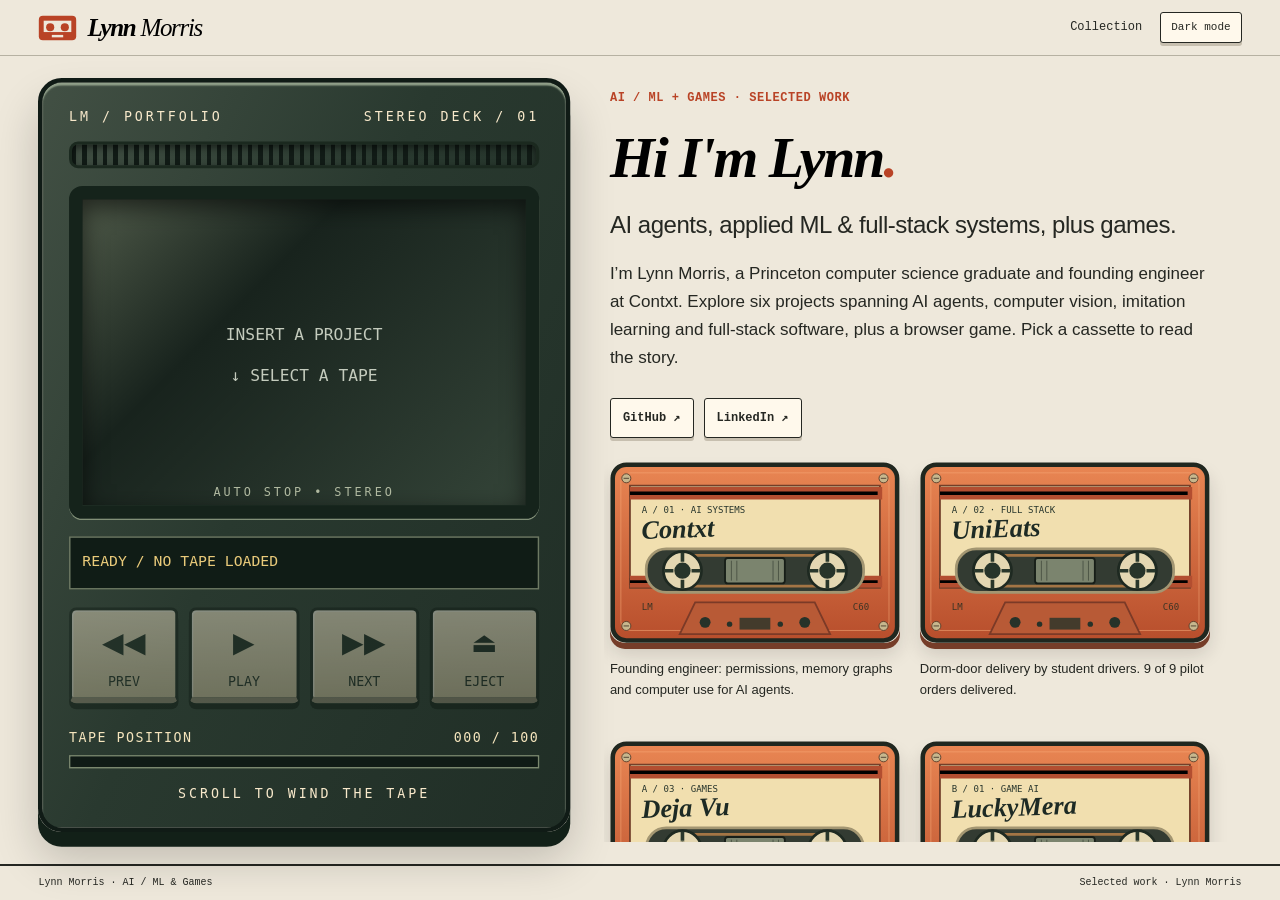
==== index.html @ b105ef61 "Lead tagline with AI/ML, move games last Co-Authored-By: Claude Opus 5.5 <noreply@anthropic.com>" ====
<!doctype html><html lang="en"><meta charset="utf-8"><meta name="viewport" content="width=device-width,initial-scale=1"><title>Lynn Morris · Tape collection</title><link rel="stylesheet" href="style.css"><link rel="stylesheet" href="player.css"><script defer src="theme.js"></script><script defer src="projects.js"></script><script defer src="player.js"></script><body><a class="skip" href="#content">Skip to content</a><header><a class="brand" href="#collection"><svg class="brand-icon" viewBox="0 0 48 32" aria-hidden="true"><rect x="1" y="1" width="46" height="30" rx="5" fill="currentColor"/><path d="M7 7h34v14H7z" fill="var(--bg)"/><circle cx="15" cy="15" r="5" fill="currentColor"/><circle cx="33" cy="15" r="5" fill="currentColor"/><path d="M17 26h14" stroke="var(--bg)" stroke-width="3"/></svg><span>Lynn <em>Morris</em></span></a><nav aria-label="Main"><a href="#collection">Collection</a><button id="theme">Dark mode</button></nav></header><main id="main"><div class="deck-layout"><div class="player-slot"><section class="deck" aria-label="Project cassette player"><div class="deck-top"><span>LM / PORTFOLIO</span><span>STEREO DECK / 01</span></div><div class="speaker" aria-hidden="true"></div><div class="bay"><div id="loaded" class="loaded"><span class="empty">INSERT A PROJECT<br>↓ SELECT A TAPE</span></div></div><p id="status" class="display" role="status">READY / NO TAPE LOADED</p><div class="keys"><button id="prev" aria-label="Previous project" disabled>◀◀<small>PREV</small></button><button id="play" disabled>▶<small>PLAY</small></button><button id="next" aria-label="Next project" disabled>▶▶<small>NEXT</small></button><button id="eject" disabled>⏏<small>EJECT</small></button></div><div class="tape-position"><label for="position">TAPE POSITION <output id="position-value">000 / 100</output></label><progress id="position" max="100" value="0">0%</progress></div><p class="deck-note">SCROLL TO WIND THE TAPE</p></section></div><div id="content" tabindex="0" role="region" aria-label="Cassette collection and project details"></div></div></main><footer><span>Lynn Morris · AI / ML & Games</span><span>Selected work · Lynn Morris</span></footer></body></html>
---- style.css ----
:root{color-scheme:light;--bg:#eee8db;--paper:#fff9ec;--ink:#252722;--muted:#5f6055;--line:#b6b1a2;--accent:#b94326;--coral:var(--accent);--teal:var(--accent);--shadow:#c7bfaf;--space:clamp(22px,5vw,72px)}:root[data-theme=dark]{color-scheme:dark;--bg:#202621;--paper:#2c342d;--ink:#f5eddb;--muted:#c1c5b6;--line:#697264;--accent:#ffac7f;--shadow:#121712}*{box-sizing:border-box}html{scroll-behavior:smooth;scroll-padding-top:24px}body{margin:0;background:var(--bg);color:var(--ink);font:17px/1.65 Arial,Helvetica,sans-serif}a{color:inherit;text-underline-offset:5px}a:hover{color:var(--accent)}button,a{touch-action:manipulation}button{font:inherit;cursor:pointer}a:focus-visible,button:focus-visible{outline:3px solid var(--accent);outline-offset:5px}.skip{position:absolute;top:-80px;left:20px;z-index:10;background:var(--paper);padding:12px}.skip:focus{top:12px}header,main,footer{max-width:1320px;margin:auto;padding-left:var(--space);padding-right:var(--space)}header{display:flex;align-items:center;justify-content:space-between;padding-top:25px;padding-bottom:25px;border-bottom:1px solid var(--line);gap:20px}.brand{font-weight:800;text-decoration:none;font-size:20px;white-space:nowrap}.brand-icon{color:var(--accent);margin-right:8px}nav{display:flex;gap:24px;align-items:center;font:12px/1.4 'Courier New',monospace}nav a{text-decoration:none}button,.pill{border:1px solid var(--ink);border-radius:3px;background:var(--paper);color:var(--ink);padding:11px 16px;box-shadow:0 3px 0 var(--shadow)}.hero{display:grid;grid-template-columns:1fr 1.03fr;gap:5%;align-items:center;padding:65px 0 56px}.eyebrow,.tags,.num,.caption,.transport,.meta strong,.back{font:12px/1.6 'Courier New',monospace;letter-spacing:.045em}.eyebrow{font-weight:bold;color:var(--accent)}h1{font-size:clamp(62px,7.6vw,106px);line-height:.94;letter-spacing:-.065em;margin:23px 0 24px;font-weight:900}.accent{color:var(--accent)}.lead{font-size:clamp(22px,2.6vw,32px);line-height:1.25;letter-spacing:-.02em;margin:20px 0}.muted{color:var(--muted)}.intro{max-width:420px}.actions{display:flex;flex-wrap:wrap;gap:12px;margin-top:26px}.pill{display:inline-block;text-decoration:none;font:13px/1.5 'Courier New',monospace;font-weight:bold}.primary{background:var(--ink);color:var(--bg)}.primary:hover{background:var(--accent);color:var(--bg)}.tape-wrap{transform:rotate(-5deg);padding:14px 0}.cassette{position:relative;background:#323b33;border:3px solid #1d241f;border-radius:20px;padding:26px 24px 50px;box-shadow:0 9px 0 #1d241f,12px 23px 0 var(--shadow);color:#272d26}.tape-label{background:#eee4cc;border:2px solid #111d16;border-radius:10px 10px 34px 34px;overflow:hidden}.label-top,.label-bottom{display:flex;justify-content:space-between;gap:10px;font:11px/1.4 'Courier New',monospace;padding:14px 16px}.label-top{border-bottom:1px solid #b1a894}.hand-title{font:italic bold clamp(22px,2.6vw,34px)/1.3 Georgia,serif;padding:10px 16px 14px;letter-spacing:-.04em}.tape-window{background:#9a4a32;border-top:13px solid #d88b3c;border-bottom:13px solid #c96535;display:flex;align-items:center;justify-content:space-around;position:relative;padding:12px 22px}.reel{display:block;z-index:1;width:72px;height:72px;border:14px solid #ded5be;background:repeating-conic-gradient(#333b32 0deg 35deg,#d7cbb1 35deg 60deg);border-radius:50%;box-shadow:0 0 0 6px #242b25,inset 0 0 0 12px #242b25;animation:turn 4s ease-out 1}.tape-line{height:27px;background:#242b25;position:absolute;width:65%;left:17%}.tape-base{width:56%;height:31px;border:2px solid #141d17;border-bottom:0;position:absolute;bottom:0;left:22%;border-radius:24px 24px 0 0;display:flex;align-items:center;justify-content:space-evenly}.tape-base i{width:9px;height:9px;border-radius:50%;background:#121b15}.screw{position:absolute;color:#a2ad9c;font:17px monospace}.s1{top:5px;left:10px}.s2{top:5px;right:10px}.s3{bottom:5px;left:10px}.s4{bottom:5px;right:10px}.tape-wrap .caption{text-align:center;margin-top:32px}.transport{display:flex;justify-content:space-between;align-items:center;border-top:2px solid var(--ink);border-bottom:1px solid var(--ink);padding:15px 0;gap:15px}.transport>span:first-child{white-space:nowrap;font-size:19px;color:var(--accent)}section[id]{padding-top:60px}.section-head{display:flex;justify-content:space-between;align-items:baseline;gap:20px;border-bottom:1px solid var(--line);margin-bottom:20px}.section-head h2{font:700 22px/1.4 'Courier New',monospace}.section-head p{font-size:14px}.grid{display:grid;grid-template-columns:repeat(2,minmax(0,1fr));gap:18px}.card{background:var(--paper);border:1px solid var(--line);border-left:6px solid var(--accent);padding:27px;position:relative;transition:transform .2s}.card:hover{transform:translateY(-3px)}.num{color:var(--accent);font-weight:bold}.card h3{font-size:29px;line-height:1.2;letter-spacing:-.04em;margin:15px 0}.tags{font-size:11px}.card a{font-weight:bold;font-size:14px}.case-title{padding-top:35px;padding-bottom:20px;border-bottom:5px solid var(--accent);position:relative}.back{display:block;margin-bottom:34px}.case-title h1{font-size:clamp(64px,10vw,120px);margin:24px 0}.case-title .lead{max-width:820px}.meta{display:grid;grid-template-columns:repeat(3,1fr);gap:22px;padding:25px 0;border-bottom:1px solid var(--line);font-size:15px}.meta strong{display:block;color:var(--muted);text-transform:uppercase;margin-bottom:5px}.story{display:grid;grid-template-columns:1fr 2fr;gap:30px;padding:35px 0;border-bottom:1px solid var(--line)}.story h2{font-size:23px;line-height:1.3;margin-top:14px;letter-spacing:-.025em}.story p{max-width:740px}.game-capture{margin:40px 0}.game-capture img{display:block;width:100%;height:auto;border:8px solid var(--ink);border-radius:5px}.caption{color:var(--muted);margin-top:14px}.diagram{display:flex;align-items:center;gap:16px;padding:35px 0}.node{flex:1;text-align:center;background:var(--paper);border:1px solid var(--line);border-top:6px solid var(--accent);padding:22px 12px;font:14px/1.6 'Courier New',monospace}.arrow{color:var(--accent);font-size:26px}.review{background:var(--paper);padding:24px;margin-top:30px;border:1px dashed var(--line);font-size:14px}footer{display:flex;justify-content:space-between;gap:25px;margin-top:70px;border-top:2px solid var(--ink);padding-top:25px;padding-bottom:35px;font:12px/1.6 'Courier New',monospace}@keyframes turn{to{transform:rotate(360deg)}}@media(max-width:760px){header{align-items:flex-start;flex-direction:column;gap:16px}nav{gap:18px;flex-wrap:wrap;width:100%}nav button{margin-left:auto;padding:8px}.hero{grid-template-columns:1fr;padding-top:35px;gap:35px}h1{font-size:80px}.tape-wrap{max-width:520px;width:92%;margin:0 auto 15px}.transport{font-size:10px}.transport>span:first-child{font-size:14px}.grid{grid-template-columns:1fr}.section-head{display:block}.section-head p{margin-top:0}.story{grid-template-columns:1fr;gap:0;padding:24px 0}.meta{grid-template-columns:1fr;gap:16px}.diagram{flex-direction:column;align-items:stretch;gap:8px}.arrow{text-align:center;transform:rotate(90deg)}.case-title h1{font-size:72px}footer{flex-direction:column;gap:6px}.reel{width:58px;height:58px;border-width:11px}.label-top,.label-bottom{font-size:10px;padding:10px 12px}.cassette{padding:23px 17px 43px}.tape-window{padding:10px 14px}.tape-wrap .caption{font-size:10px}}@media(prefers-reduced-motion:reduce){*{scroll-behavior:auto!important;animation:none!important;transition:none!important}}
---- player.css ----
.deck-layout{display:grid;grid-template-columns:minmax(300px,420px) minmax(0,1fr);gap:52px;align-items:start;padding-top:40px}.deck{position:sticky;top:24px;background:#26352e;color:#f8e9cb;border:3px solid #101b16;border-radius:22px;padding:22px;box-shadow:0 12px 0 #122018,0 20px 30px #0003}.deck-top,.deck-note{font:11px monospace;letter-spacing:2px;display:flex;justify-content:space-between}.speaker{height:40px;margin:22px 0;background:repeating-linear-gradient(0deg,#111b16 0 3px,transparent 3px 7px);border-radius:6px}.bay{height:180px;background:#101b16;border:8px solid #17241c;border-radius:12px;overflow:hidden;display:grid;place-items:center;perspective:600px}.loaded{width:94%;text-align:center}.empty{font:14px monospace;color:#c4cbbd;line-height:2}.tape{display:block;width:100%;border:3px solid #1c2721;border-radius:14px;background:#cb633a;color:#17231b;padding:18px;text-align:left;box-shadow:0 7px 0 #843d22;position:relative;cursor:pointer;text-decoration:none}.tape:before,.tape:after{content:'⊕';position:absolute;font:14px monospace;top:5px}.tape:before{left:7px}.tape:after{right:7px}.tape-label{background:#f5e5bd;border:1px solid #c6b991;padding:8px 14px;transform:rotate(-1deg);color:#16251c}.marker{font-family:'Segoe Print','Bradley Hand','Comic Sans MS',cursive;font-style:italic;font-weight:900;font-size:30px;letter-spacing:-1px;display:block}.tape-meta{font:10px monospace;letter-spacing:1px}.spools{display:flex;align-items:center;justify-content:space-between;margin-top:9px;background:#23362b;border-radius:18px;padding:4px 12px;color:#f5e5bd;font:28px monospace;height:34px}.spools:before,.spools:after{content:'✣'}.spools span{height:2px;flex:1;background:#a38f69;margin:0 16px}.loaded .tape{padding:12px;box-shadow:none;cursor:default}.loaded .marker{font-size:23px}.display{background:#101c16;color:#e9ca7a;border:1px solid #6d7963;padding:12px;font:12px monospace;min-height:48px;line-height:1.6}.keys{display:grid;grid-template-columns:repeat(4,1fr);gap:7px}.keys button{border:2px solid #111c16;background:#eadbbc;color:#17241c;border-radius:5px;box-shadow:0 5px 0 #101b16;padding:10px 2px;font-size:23px;min-height:62px}.keys small{display:block;font:9px monospace;margin-top:5px}.keys button:active{transform:translateY(3px);box-shadow:0 2px 0 #101b16}.keys button:disabled{opacity:.45;cursor:default}.deck-note{justify-content:center;margin:22px 0 0;font-size:10px}.collection-intro h1{font-size:clamp(36px,5vw,62px);line-height:1}.collection-intro{margin-bottom:34px}.shelf{display:grid;gap:26px}.tape-caption{margin:10px 0 0;font-size:14px}.case-title{padding-top:0}.case-title h1{font-size:clamp(38px,5vw,64px)}.story{grid-template-columns:1fr;gap:10px}.meta{grid-template-columns:1fr;gap:12px}.diagram{flex-wrap:wrap}.inserting{animation:insertTape .48s ease-in both}@keyframes insertTape{0%{transform:translateY(150px) rotate(-8deg) scale(1.15);opacity:.2}55%{transform:translateY(-10px) rotate(0);opacity:1}100%{transform:translateY(0) scale(1)}}:focus-visible{outline:3px solid #db693c;outline-offset:5px}#content:focus{outline:none}.busy .keys{pointer-events:none}@media(max-width:800px){.deck-layout{grid-template-columns:1fr;gap:36px;padding-top:20px}.deck{position:relative;top:0;width:100%;max-width:430px;margin:auto}header{flex-wrap:wrap}.bay{height:160px}.deck-layout #content{min-width:0}.collection-intro h1{font-size:40px}.deck-top{letter-spacing:1px}.story{padding:25px 0}.case-title{padding-bottom:12px}}@media(prefers-reduced-motion:reduce){*,*:before,*:after{animation:none!important;transition:none!important;scroll-behavior:auto!important}}
@media(max-width:800px){.deck{padding:14px;border-radius:16px}.speaker{height:12px;margin:10px 0}.bay{height:112px;border-width:4px}.loaded .tape{padding:4px}.loaded .tape-label{padding:4px 12px}.loaded .marker{font-size:20px}.loaded .spools{height:20px;font-size:20px;margin-top:3px}.display{min-height:34px;padding:7px;margin:10px 0}.keys button{min-height:44px;padding:5px 2px;font-size:18px}.deck-note{margin-top:12px;font-size:9px}}

/* Shell proportions and deck detailing, revision 2. */
.deck-layout{grid-template-columns:minmax(300px,390px) minmax(0,1fr);gap:38px}
.shelf{grid-template-columns:repeat(2,minmax(0,1fr));gap:22px;align-items:start}
.shelf article{min-width:0}.tape{padding:0;border:0;border-radius:15px;aspect-ratio:1.6;box-shadow:0 6px 0 #763d29,0 12px 18px #241e1925;background:transparent;transition:transform .18s}
.shelf .tape:hover{transform:translateY(-5px) rotate(-1deg)}
.tape:before,.tape:after{content:none}.cassette-art{display:block;width:100%;height:100%}
.deck{padding:20px;border-radius:16px;background:linear-gradient(115deg,#425044,#29392f 45%,#202e26);box-shadow:inset 0 2px 1px #91a08a,0 10px 0 #122018,0 18px 30px #0003}
.speaker{height:28px;margin:18px 0;background:repeating-linear-gradient(90deg,#111b16 0 3px,transparent 3px 7px);border:2px solid #1b291f;box-shadow:inset 0 2px 5px #0008}
.bay{height:auto;aspect-ratio:1.43;border:9px solid #15231b;position:relative;background:linear-gradient(135deg,#4f5a49,#18231d 35%,#344438);box-shadow:0 1px 0 #829078,inset 0 5px 16px #0009;border-radius:9px}
.bay:after{content:'AUTO STOP  •  STEREO';position:absolute;bottom:4px;font:8px monospace;letter-spacing:2px;color:#b0b9a0;pointer-events:none}
.loaded{width:92%}.loaded .tape{padding:0;box-shadow:0 3px 8px #0007;border-radius:10px}
.keys button{background:linear-gradient(#f5e8cc,#c6b997);border-bottom:4px solid #8a816c;box-shadow:0 4px 0 #0d1811,inset 1px 1px 0 #fff8}
.tape-caption{font-size:13px;line-height:1.6;margin-top:16px}
@media(max-width:1000px) and (min-width:801px){.deck-layout{grid-template-columns:320px minmax(0,1fr);gap:24px}.shelf{grid-template-columns:1fr;max-width:330px}}
@media(max-width:800px){.deck-layout{grid-template-columns:1fr;gap:32px}.deck{padding:16px;max-width:360px}.bay{height:auto;aspect-ratio:1.6}.speaker{height:17px;margin:12px 0}.loaded .tape{padding:0}.shelf{grid-template-columns:1fr;max-width:360px;margin:auto;gap:30px}.display{font-size:10px}.deck-top{font-size:9px}}
/* Fixed listening room: only the project well scrolls. */
html,body{height:100%;overflow:hidden}body{height:100dvh;display:grid;grid-template-rows:auto minmax(0,1fr) auto}
header,main,footer{width:100%;max-width:1440px;padding-left:clamp(16px,3vw,44px);padding-right:clamp(16px,3vw,44px)}
header{padding-top:12px;padding-bottom:12px;flex-direction:row;align-items:center;gap:12px;flex-wrap:nowrap}.brand{display:flex;gap:10px;align-items:center;font:italic 700 25px/.95 Georgia,serif;letter-spacing:-1.3px}.brand em{color:var(--accent);font-weight:400}.brand-icon{width:39px;height:28px;margin:0;color:var(--accent);flex-shrink:0}nav{width:auto;gap:18px}nav button{padding:7px 10px;font-size:11px}
#main{min-height:0;padding-top:22px;padding-bottom:22px}.deck-layout{height:100%;padding:0;grid-template-columns:minmax(280px,360px) minmax(0,1fr);gap:34px;align-items:start}.deck{position:relative;top:0;width:100%;padding:18px}.bay{aspect-ratio:1.6}.speaker{height:18px;margin:12px 0}.deck-note{margin-top:12px;font-size:9px}.deck-top{font-size:9px}.display{font-size:10px;margin:12px 0;padding:8px;min-height:36px}.keys button{min-height:52px;font-size:19px;padding:6px 2px}
#content{height:100%;min-height:0;min-width:0;overflow-y:auto;overflow-x:hidden;overscroll-behavior:contain;scrollbar-gutter:stable;padding:4px 18px 40px 6px;scroll-padding:16px;outline-offset:-3px}#content:focus-visible{outline:2px solid var(--accent)}.collection-intro{margin-bottom:24px}.collection-intro h1{font:italic 700 clamp(36px,4.5vw,58px)/1.1 Georgia,serif;letter-spacing:-2px;margin:16px 0}.collection-intro .lead{font-size:24px}.collection-intro p{max-width:none}.shelf{grid-template-columns:repeat(2,minmax(0,1fr));max-width:none;margin:0;gap:24px}.tape-caption{margin-bottom:20px}.shelf article{max-width:350px}.case-title h1{font-size:clamp(38px,5vw,64px)}
footer{margin:0;padding-top:9px;padding-bottom:9px;flex-direction:row;font-size:10px;gap:12px}
.tape-position{margin-top:17px}.tape-position label{display:flex;justify-content:space-between;font:9px/1.5 monospace;letter-spacing:1px;color:#f5e5bd}.tape-position progress{display:block;width:100%;height:9px;margin-top:5px;accent-color:#e98653;border:1px solid #7b886f;background:#101b16}.tape-position progress::-moz-progress-bar{background:#e98653}.tape-position progress::-webkit-progress-bar{background:#101b16}.tape-position progress::-webkit-progress-value{background:#e98653}.hub{transform:rotate(var(--reel-angle,0deg));transform-box:view-box}.hub-left{transform-origin:80px 120px}.hub-right{transform-origin:240px 120px}
@media(max-width:800px){header{padding-top:9px;padding-bottom:9px}.brand{font-size:22px;gap:7px}.brand-icon{width:32px}nav{gap:10px;font-size:10px}nav button{margin:0;padding:6px}#main{padding-top:12px;padding-bottom:12px}.deck-layout{grid-template-columns:1fr;grid-template-rows:auto minmax(0,1fr);gap:16px}.deck{max-width:none;display:grid;grid-template-columns:minmax(100px,145px) minmax(0,1fr);gap:8px 12px;padding:12px;border-radius:12px;box-shadow:inset 0 1px 1px #91a08a,0 6px 0 #122018}.deck-top{grid-column:1/-1;font-size:8px;letter-spacing:1px}.speaker,.deck-note{display:none}.bay{grid-column:1;grid-row:2/5;align-self:center;border-width:5px;width:100%}.bay:after{font-size:5px;letter-spacing:1px;bottom:0}.display{grid-column:2;margin:0;padding:4px 6px;font-size:8px;min-height:26px;line-height:1.4}.keys{grid-column:2;gap:4px}.keys button{min-height:39px;font-size:15px;padding:3px 0}.keys small{font-size:7px;margin-top:3px}.tape-position{grid-column:2;margin:0}.tape-position label{font-size:7px;letter-spacing:0}.tape-position progress{height:6px;margin-top:3px}.shelf{grid-template-columns:1fr;max-width:350px;margin:auto;gap:20px}#content{padding-right:10px;padding-left:4px;padding-bottom:25px}.collection-intro h1{font-size:37px;margin:10px 0}.collection-intro .lead{font-size:22px;margin:12px 0}.collection-intro p{font-size:14px}.eyebrow{font-size:10px}footer{font-size:8px;padding-top:7px;padding-bottom:7px;gap:10px}footer span:last-child{max-width:135px;text-align:right}.case-title h1{font-size:42px}.back{margin-bottom:18px}}
@media(max-height:620px) and (min-width:801px){.deck{padding:12px}.speaker,.deck-note{display:none}.bay{max-width:260px;margin:10px auto}.deck-top{font-size:8px}.keys button{min-height:40px}.tape-position{margin-top:10px}}
@media(max-height:520px) and (max-width:800px){header{padding-top:5px;padding-bottom:5px}.deck{grid-template-columns:95px minmax(0,1fr);padding:8px;gap:5px 10px}.deck-top{display:none}.bay{grid-row:1/4}.display{grid-row:1}.keys{grid-row:2}.tape-position{grid-row:3}.deck-layout{gap:10px}#main{padding-top:8px;padding-bottom:8px}}
@media(prefers-reduced-motion:reduce){.hub{transform:none!important}}
#main{height:100%;margin:0 auto}header,footer{margin:0 auto}.empty{font-size:11px;line-height:1.6}
@media(max-width:800px){.empty{font-size:8px;line-height:1.7}}

/* Viewport-sized deck: one 360 x 510 face, uniformly scaled. */
.brand,.brand:hover,.brand em{color:#000}
:root[data-theme=dark] .brand span{background:#eee8db;border-radius:4px;padding:4px 7px}
header,main,footer{max-width:none}
.player-slot{position:relative;min-width:0;height:var(--player-height,100%);width:var(--player-width,360px)}
@media(min-width:801px){
.deck-layout{grid-template-columns:var(--player-width,360px) minmax(0,1fr);gap:clamp(20px,2.6vw,38px);align-items:start}
.player-slot .deck{position:absolute;inset:0 auto auto 0;transform:scale(var(--player-scale,1));transform-origin:top left;width:360px;height:510px;max-width:none;margin:0;padding:18px;display:flex;flex-direction:column}
.player-slot .deck-top{font-size:9px;flex:none}
.player-slot .speaker{display:block;height:18px;flex:none;margin:12px 0}
.player-slot .bay{width:100%;max-width:none;min-height:0;flex:1;aspect-ratio:auto;margin:0;border-width:9px}
.player-slot .display{font-size:10px;min-height:36px;margin:12px 0;padding:8px;flex:none}
.player-slot .keys{flex:none;gap:7px}
.player-slot .keys button{min-height:52px;font-size:19px;padding:6px 2px}
.player-slot .tape-position{margin-top:17px;flex:none}
.player-slot .deck-note{display:flex;margin:12px 0 0;font-size:9px;flex:none}
.shelf{grid-template-columns:repeat(2,minmax(0,1fr));gap:20px}
}
@media(min-width:801px) and (max-width:1100px){.shelf{grid-template-columns:1fr;max-width:350px}}
@media(max-width:800px){.player-slot{display:contents}.player-slot .deck{transform:none}}

.collection-intro h1{color:#000}
:root[data-theme=dark] .collection-intro h1{background:#eee8db;border-radius:5px;padding:8px;width:fit-content}
/* Case-study reading surface. */
#content{overflow-wrap:anywhere}.case-title .lead{font-size:clamp(21px,2.2vw,28px)}.case-title h1{letter-spacing:-.045em}.story{padding:26px 0;gap:0}.story h2{margin-bottom:2px}.story p{line-height:1.75}.evidence-figure,.flow-figure{margin:30px 0}.evidence-figure img,.evidence-figure video{display:block;width:100%;height:auto;border:1px solid var(--line);border-radius:5px;background:#fff9ec}.evidence-figure figcaption,.flow-figure figcaption{font:12px/1.65 'Courier New',monospace;color:var(--muted);margin-top:12px}.flow{list-style:none;padding:0;display:grid;grid-template-columns:repeat(2,minmax(0,1fr));gap:10px;counter-reset:step}.flow li{counter-increment:step;background:var(--paper);border:1px solid var(--line);border-top:4px solid var(--accent);padding:16px;font:13px/1.6 'Courier New',monospace}.flow li:before{content:counter(step,decimal-leading-zero) ' / ';color:var(--accent);display:block;font-weight:bold}.agent-pair{display:grid;grid-template-columns:repeat(2,minmax(0,1fr));gap:18px}.pixel img{image-rendering:pixelated;aspect-ratio:1;object-fit:contain;background:#000;max-height:320px}.recording{margin-top:10px;font:12px monospace;padding:10px}.metric-wrap{max-width:100%}table{width:100%;border-collapse:collapse;font:12px/1.6 'Courier New',monospace;table-layout:fixed}caption{text-align:left;margin-bottom:14px;color:var(--muted)}th,td{text-align:right;padding:10px 5px;border-bottom:1px solid var(--line);overflow-wrap:anywhere}th:first-child{text-align:left;width:34%}thead th{color:var(--accent)}.case-end{font:11px/1.7 'Courier New',monospace;color:var(--muted);padding:28px 0}.meta{font-size:14px}.actions{gap:10px}.pill{font-size:12px;padding:10px 12px}
@media(max-width:800px){.story p{font-size:15px}.story h2{font-size:22px}.agent-pair{gap:10px}.flow li{padding:12px;font-size:12px}table{font-size:10px}th,td{padding:9px 3px}.evidence-figure figcaption{font-size:11px}.recording{font-size:11px;padding:10px 6px}}

/* The collection introduction uses the available column; story measure stays unchanged. */
#content{scrollbar-width:auto;scrollbar-color:var(--accent) var(--paper)}
#content:hover,#content:focus-visible{scrollbar-color:var(--ink) var(--paper)}
/* Chromium/WebKit: a tactile tape-coloured rail with a generous drag target. */
@supports selector(::-webkit-scrollbar){
 #content{scrollbar-color:auto}
 #content::-webkit-scrollbar{width:14px}
 #content::-webkit-scrollbar-track{background:var(--paper);border:1px solid var(--line);border-radius:10px}
 #content::-webkit-scrollbar-thumb{background:var(--accent);border:3px solid var(--paper);border-radius:10px;min-height:44px}
 #content::-webkit-scrollbar-thumb:hover,#content::-webkit-scrollbar-thumb:active,#content:focus-visible::-webkit-scrollbar-thumb{background:var(--ink)}
}
@media(forced-colors:active){#content{scrollbar-color:auto}}
.evidence-figure.chart img{max-width:520px;margin:0 auto}
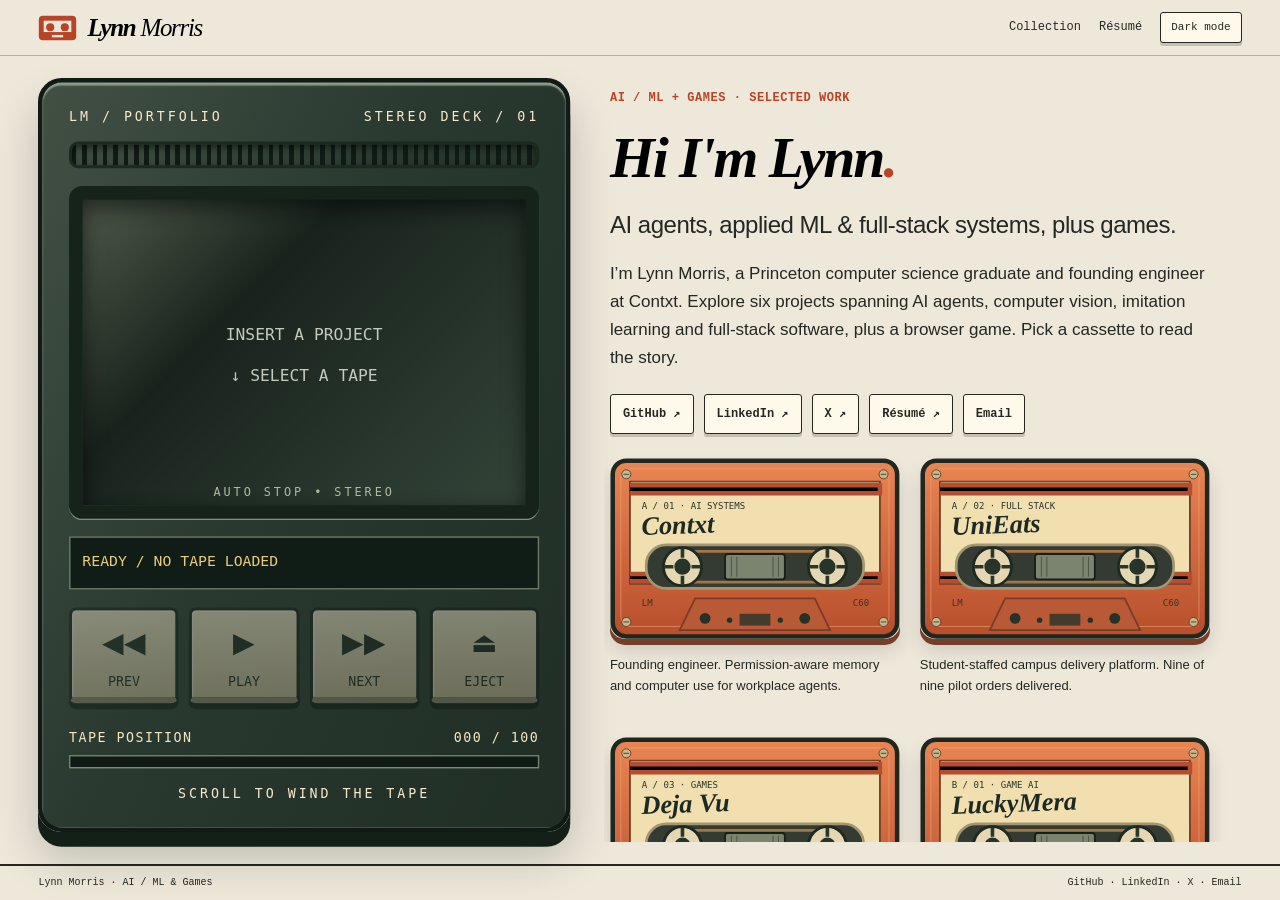
==== commit ab34557d: "Add link previews, favicon, contact links and lighter images - Meta description, Open Graph and Twit" ====
--- a/index.html
+++ b/index.html
@@ -1 +1 @@
-<!doctype html><html lang="en"><meta charset="utf-8"><meta name="viewport" content="width=device-width,initial-scale=1"><title>Lynn Morris · Tape collection</title><link rel="stylesheet" href="style.css"><link rel="stylesheet" href="player.css"><script defer src="theme.js"></script><script defer src="projects.js"></script><script defer src="player.js"></script><body><a class="skip" href="#content">Skip to content</a><header><a class="brand" href="#collection"><svg class="brand-icon" viewBox="0 0 48 32" aria-hidden="true"><rect x="1" y="1" width="46" height="30" rx="5" fill="currentColor"/><path d="M7 7h34v14H7z" fill="var(--bg)"/><circle cx="15" cy="15" r="5" fill="currentColor"/><circle cx="33" cy="15" r="5" fill="currentColor"/><path d="M17 26h14" stroke="var(--bg)" stroke-width="3"/></svg><span>Lynn <em>Morris</em></span></a><nav aria-label="Main"><a href="#collection">Collection</a><button id="theme">Dark mode</button></nav></header><main id="main"><div class="deck-layout"><div class="player-slot"><section class="deck" aria-label="Project cassette player"><div class="deck-top"><span>LM / PORTFOLIO</span><span>STEREO DECK / 01</span></div><div class="speaker" aria-hidden="true"></div><div class="bay"><div id="loaded" class="loaded"><span class="empty">INSERT A PROJECT<br>↓ SELECT A TAPE</span></div></div><p id="status" class="display" role="status">READY / NO TAPE LOADED</p><div class="keys"><button id="prev" aria-label="Previous project" disabled>◀◀<small>PREV</small></button><button id="play" disabled>▶<small>PLAY</small></button><button id="next" aria-label="Next project" disabled>▶▶<small>NEXT</small></button><button id="eject" disabled>⏏<small>EJECT</small></button></div><div class="tape-position"><label for="position">TAPE POSITION <output id="position-value">000 / 100</output></label><progress id="position" max="100" value="0">0%</progress></div><p class="deck-note">SCROLL TO WIND THE TAPE</p></section></div><div id="content" tabindex="0" role="region" aria-label="Cassette collection and project details"></div></div></main><footer><span>Lynn Morris · AI / ML & Games</span><span>Selected work · Lynn Morris</span></footer></body></html>+<!doctype html><html lang="en"><meta charset="utf-8"><meta name="viewport" content="width=device-width,initial-scale=1"><title>Lynn Morris · Tape collection</title><meta name="description" content="Lynn Morris is a founding engineer at Contxt and a Princeton computer science graduate. Case studies in AI agents, computer vision, imitation learning, full-stack software and a browser game."><link rel="canonical" href="https://lm7452.github.io/"><meta property="og:type" content="website"><meta property="og:url" content="https://lm7452.github.io/"><meta property="og:site_name" content="Lynn Morris"><meta property="og:title" content="Lynn Morris · AI / ML & Games"><meta property="og:description" content="Founding engineer at Contxt. Six projects across AI agents, computer vision, imitation learning, full-stack software and a browser game."><meta property="og:image" content="https://lm7452.github.io/assets/og-image.png"><meta property="og:image:width" content="1200"><meta property="og:image:height" content="630"><meta property="og:image:alt" content="Lynn Morris's portfolio: a cassette deck beside a shelf of project tapes."><meta name="twitter:card" content="summary_large_image"><meta name="twitter:creator" content="@Lynnmorris925"><meta name="theme-color" content="#eee8db" media="(prefers-color-scheme: light)"><meta name="theme-color" content="#202621" media="(prefers-color-scheme: dark)"><link rel="icon" href="assets/favicon.svg" type="image/svg+xml"><link rel="apple-touch-icon" href="assets/apple-touch-icon.png"><script>(function(){var t;try{t=localStorage.getItem('cassette-theme')}catch(e){}document.documentElement.dataset.theme=t||(matchMedia('(prefers-color-scheme: dark)').matches?'dark':'light')})()</script><link rel="stylesheet" href="style.css"><link rel="stylesheet" href="player.css"><script defer src="theme.js"></script><script defer src="projects.js"></script><script defer src="player.js"></script><body><a class="skip" href="#content">Skip to content</a><header><a class="brand" href="#collection"><svg class="brand-icon" viewBox="0 0 48 32" aria-hidden="true"><rect x="1" y="1" width="46" height="30" rx="5" fill="currentColor"/><path d="M7 7h34v14H7z" fill="var(--bg)"/><circle cx="15" cy="15" r="5" fill="currentColor"/><circle cx="33" cy="15" r="5" fill="currentColor"/><path d="M17 26h14" stroke="var(--bg)" stroke-width="3"/></svg><span>Lynn <em>Morris</em></span></a><nav aria-label="Main"><a href="#collection">Collection</a><a href="assets/lynn-morris-resume.pdf" target="_blank" rel="noopener">Résumé</a><button id="theme">Dark mode</button></nav></header><main id="main"><div class="deck-layout"><div class="player-slot"><section class="deck" aria-label="Project cassette player"><div class="deck-top"><span>LM / PORTFOLIO</span><span>STEREO DECK / 01</span></div><div class="speaker" aria-hidden="true"></div><div class="bay"><div id="loaded" class="loaded"><span class="empty">INSERT A PROJECT<br>↓ SELECT A TAPE</span></div></div><p id="status" class="display" role="status">READY / NO TAPE LOADED</p><div class="keys"><button id="prev" aria-label="Previous project" disabled>◀◀<small>PREV</small></button><button id="play" disabled>▶<small>PLAY</small></button><button id="next" aria-label="Next project" disabled>▶▶<small>NEXT</small></button><button id="eject" disabled>⏏<small>EJECT</small></button></div><div class="tape-position"><label for="position">TAPE POSITION <output id="position-value">000 / 100</output></label><progress id="position" max="100" value="0">0%</progress></div><p class="deck-note">SCROLL TO WIND THE TAPE</p></section></div><div id="content" tabindex="0" role="region" aria-label="Cassette collection and project details"></div></div></main><footer><span>Lynn Morris · AI / ML & Games</span><span class="footer-links"><a href="https://github.com/Lm7452" target="_blank" rel="noopener">GitHub</a> · <a href="https://www.linkedin.com/in/lynnmorris925/" target="_blank" rel="noopener">LinkedIn</a> · <a href="https://x.com/Lynnmorris925" target="_blank" rel="noopener">X</a> · <a href="mailto:lmorris92504@gmail.com">Email</a></span></footer></body></html>
--- a/player.css
+++ b/player.css
@@ -63,11 +63,45 @@
 #content:hover,#content:focus-visible{scrollbar-color:var(--ink) var(--paper)}
 /* Chromium/WebKit: a tactile tape-coloured rail with a generous drag target. */
 @supports selector(::-webkit-scrollbar){
- #content{scrollbar-color:auto}
+ #content,#content:hover,#content:focus-visible{scrollbar-color:auto}
  #content::-webkit-scrollbar{width:14px}
  #content::-webkit-scrollbar-track{background:var(--paper);border:1px solid var(--line);border-radius:10px}
  #content::-webkit-scrollbar-thumb{background:var(--accent);border:3px solid var(--paper);border-radius:10px;min-height:44px}
  #content::-webkit-scrollbar-thumb:hover,#content::-webkit-scrollbar-thumb:active,#content:focus-visible::-webkit-scrollbar-thumb{background:var(--ink)}
 }
 @media(forced-colors:active){#content{scrollbar-color:auto}}
-.evidence-figure.chart img{max-width:520px;margin:0 auto}+.evidence-figure.chart img{max-width:520px;margin:0 auto}
+/* Reading rhythm: a 66ch measure, one spacing scale, and figures that line up. */
+.case-title{padding-bottom:28px}
+.case-title .lead{max-width:34ch;margin:16px 0 0}
+.meta{grid-template-columns:repeat(3,minmax(0,1fr));gap:12px 28px;padding:22px 0;font-size:14px;line-height:1.5}
+.meta strong{margin-bottom:4px}
+.actions{margin-top:22px}
+.story{padding:0;margin-top:48px;border-bottom:0}
+.story h2{margin:0 0 14px;font-size:24px;line-height:1.25}
+.story p{max-width:66ch;margin:0 0 16px;line-height:1.7}
+.story p:last-child{margin-bottom:0}
+.evidence-figure,.flow-figure,.agent-pair,.metric-wrap{margin:32px 0 0}
+.agent-pair .evidence-figure{margin:0}
+.agent-pair{align-items:start}
+.evidence-figure figcaption,.flow-figure figcaption{max-width:66ch;font-size:12px;line-height:1.55;margin-top:10px}
+.metric-wrap{max-width:640px}
+caption{margin-bottom:10px}
+.case-end{margin-top:48px;padding:20px 0 8px;border-top:1px solid var(--line)}
+@media(max-width:800px){
+.meta{grid-template-columns:1fr 1fr;gap:12px 20px}
+.meta div:last-child{grid-column:1/-1}
+.story{margin-top:36px}
+.story h2{font-size:21px}
+.evidence-figure,.flow-figure,.agent-pair,.metric-wrap{margin-top:24px}
+.case-end{margin-top:36px}
+}
+
+/* One reading column: text, figures and rules share the same left and right edges. */
+#content>.case-title,#content>.meta,#content>.actions,#content>.story,#content>.evidence-figure,#content>.flow-figure,#content>.agent-pair,#content>.metric-wrap,#content>.case-end{max-width:720px;margin-left:auto;margin-right:auto}
+.case-title .lead,.story p,.evidence-figure figcaption,.flow-figure figcaption{max-width:none}
+
+/* Contact links in the footer. */
+footer a{text-decoration:none}
+footer a:hover{text-decoration:underline}
+@media(max-width:800px){footer span.footer-links{max-width:none;text-align:right}}
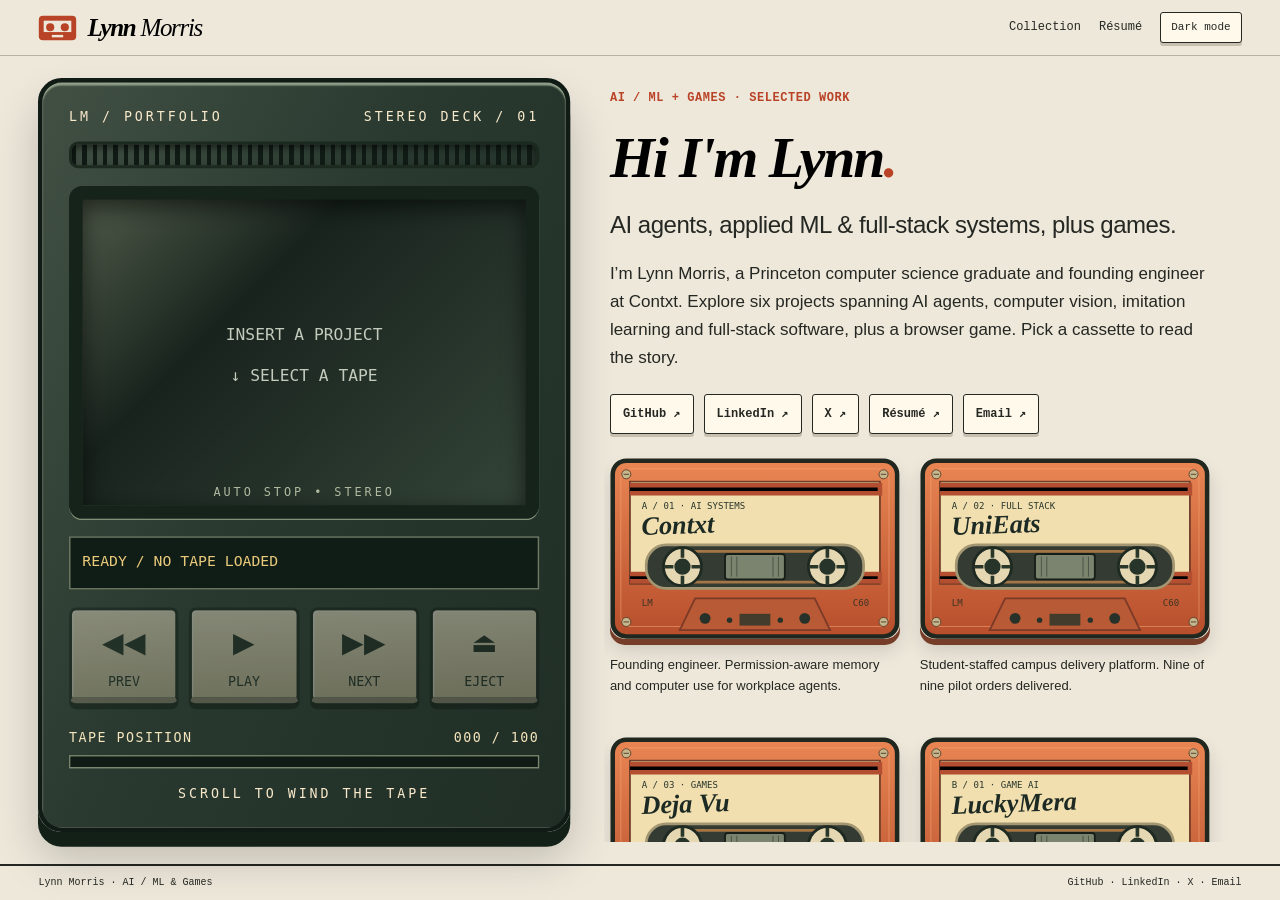
==== commit 8e95784e: "Open email links in a new tab Co-Authored-By: Claude Opus 5.5 <noreply@anthropic.com>" ====
--- a/index.html
+++ b/index.html
@@ -1 +1 @@
-<!doctype html><html lang="en"><meta charset="utf-8"><meta name="viewport" content="width=device-width,initial-scale=1"><title>Lynn Morris · Tape collection</title><meta name="description" content="Lynn Morris is a founding engineer at Contxt and a Princeton computer science graduate. Case studies in AI agents, computer vision, imitation learning, full-stack software and a browser game."><link rel="canonical" href="https://lm7452.github.io/"><meta property="og:type" content="website"><meta property="og:url" content="https://lm7452.github.io/"><meta property="og:site_name" content="Lynn Morris"><meta property="og:title" content="Lynn Morris · AI / ML & Games"><meta property="og:description" content="Founding engineer at Contxt. Six projects across AI agents, computer vision, imitation learning, full-stack software and a browser game."><meta property="og:image" content="https://lm7452.github.io/assets/og-image.png"><meta property="og:image:width" content="1200"><meta property="og:image:height" content="630"><meta property="og:image:alt" content="Lynn Morris's portfolio: a cassette deck beside a shelf of project tapes."><meta name="twitter:card" content="summary_large_image"><meta name="twitter:creator" content="@Lynnmorris925"><meta name="theme-color" content="#eee8db" media="(prefers-color-scheme: light)"><meta name="theme-color" content="#202621" media="(prefers-color-scheme: dark)"><link rel="icon" href="assets/favicon.svg" type="image/svg+xml"><link rel="apple-touch-icon" href="assets/apple-touch-icon.png"><script>(function(){var t;try{t=localStorage.getItem('cassette-theme')}catch(e){}document.documentElement.dataset.theme=t||(matchMedia('(prefers-color-scheme: dark)').matches?'dark':'light')})()</script><link rel="stylesheet" href="style.css"><link rel="stylesheet" href="player.css"><script defer src="theme.js"></script><script defer src="projects.js"></script><script defer src="player.js"></script><body><a class="skip" href="#content">Skip to content</a><header><a class="brand" href="#collection"><svg class="brand-icon" viewBox="0 0 48 32" aria-hidden="true"><rect x="1" y="1" width="46" height="30" rx="5" fill="currentColor"/><path d="M7 7h34v14H7z" fill="var(--bg)"/><circle cx="15" cy="15" r="5" fill="currentColor"/><circle cx="33" cy="15" r="5" fill="currentColor"/><path d="M17 26h14" stroke="var(--bg)" stroke-width="3"/></svg><span>Lynn <em>Morris</em></span></a><nav aria-label="Main"><a href="#collection">Collection</a><a href="assets/lynn-morris-resume.pdf" target="_blank" rel="noopener">Résumé</a><button id="theme">Dark mode</button></nav></header><main id="main"><div class="deck-layout"><div class="player-slot"><section class="deck" aria-label="Project cassette player"><div class="deck-top"><span>LM / PORTFOLIO</span><span>STEREO DECK / 01</span></div><div class="speaker" aria-hidden="true"></div><div class="bay"><div id="loaded" class="loaded"><span class="empty">INSERT A PROJECT<br>↓ SELECT A TAPE</span></div></div><p id="status" class="display" role="status">READY / NO TAPE LOADED</p><div class="keys"><button id="prev" aria-label="Previous project" disabled>◀◀<small>PREV</small></button><button id="play" disabled>▶<small>PLAY</small></button><button id="next" aria-label="Next project" disabled>▶▶<small>NEXT</small></button><button id="eject" disabled>⏏<small>EJECT</small></button></div><div class="tape-position"><label for="position">TAPE POSITION <output id="position-value">000 / 100</output></label><progress id="position" max="100" value="0">0%</progress></div><p class="deck-note">SCROLL TO WIND THE TAPE</p></section></div><div id="content" tabindex="0" role="region" aria-label="Cassette collection and project details"></div></div></main><footer><span>Lynn Morris · AI / ML & Games</span><span class="footer-links"><a href="https://github.com/Lm7452" target="_blank" rel="noopener">GitHub</a> · <a href="https://www.linkedin.com/in/lynnmorris925/" target="_blank" rel="noopener">LinkedIn</a> · <a href="https://x.com/Lynnmorris925" target="_blank" rel="noopener">X</a> · <a href="mailto:lmorris92504@gmail.com">Email</a></span></footer></body></html>
+<!doctype html><html lang="en"><meta charset="utf-8"><meta name="viewport" content="width=device-width,initial-scale=1"><title>Lynn Morris · Tape collection</title><meta name="description" content="Lynn Morris is a founding engineer at Contxt and a Princeton computer science graduate. Case studies in AI agents, computer vision, imitation learning, full-stack software and a browser game."><link rel="canonical" href="https://lm7452.github.io/"><meta property="og:type" content="website"><meta property="og:url" content="https://lm7452.github.io/"><meta property="og:site_name" content="Lynn Morris"><meta property="og:title" content="Lynn Morris · AI / ML & Games"><meta property="og:description" content="Founding engineer at Contxt. Six projects across AI agents, computer vision, imitation learning, full-stack software and a browser game."><meta property="og:image" content="https://lm7452.github.io/assets/og-image.png"><meta property="og:image:width" content="1200"><meta property="og:image:height" content="630"><meta property="og:image:alt" content="Lynn Morris's portfolio: a cassette deck beside a shelf of project tapes."><meta name="twitter:card" content="summary_large_image"><meta name="twitter:creator" content="@Lynnmorris925"><meta name="theme-color" content="#eee8db" media="(prefers-color-scheme: light)"><meta name="theme-color" content="#202621" media="(prefers-color-scheme: dark)"><link rel="icon" href="assets/favicon.svg" type="image/svg+xml"><link rel="apple-touch-icon" href="assets/apple-touch-icon.png"><script>(function(){var t;try{t=localStorage.getItem('cassette-theme')}catch(e){}document.documentElement.dataset.theme=t||(matchMedia('(prefers-color-scheme: dark)').matches?'dark':'light')})()</script><link rel="stylesheet" href="style.css"><link rel="stylesheet" href="player.css"><script defer src="theme.js"></script><script defer src="projects.js"></script><script defer src="player.js"></script><body><a class="skip" href="#content">Skip to content</a><header><a class="brand" href="#collection"><svg class="brand-icon" viewBox="0 0 48 32" aria-hidden="true"><rect x="1" y="1" width="46" height="30" rx="5" fill="currentColor"/><path d="M7 7h34v14H7z" fill="var(--bg)"/><circle cx="15" cy="15" r="5" fill="currentColor"/><circle cx="33" cy="15" r="5" fill="currentColor"/><path d="M17 26h14" stroke="var(--bg)" stroke-width="3"/></svg><span>Lynn <em>Morris</em></span></a><nav aria-label="Main"><a href="#collection">Collection</a><a href="assets/lynn-morris-resume.pdf" target="_blank" rel="noopener">Résumé</a><button id="theme">Dark mode</button></nav></header><main id="main"><div class="deck-layout"><div class="player-slot"><section class="deck" aria-label="Project cassette player"><div class="deck-top"><span>LM / PORTFOLIO</span><span>STEREO DECK / 01</span></div><div class="speaker" aria-hidden="true"></div><div class="bay"><div id="loaded" class="loaded"><span class="empty">INSERT A PROJECT<br>↓ SELECT A TAPE</span></div></div><p id="status" class="display" role="status">READY / NO TAPE LOADED</p><div class="keys"><button id="prev" aria-label="Previous project" disabled>◀◀<small>PREV</small></button><button id="play" disabled>▶<small>PLAY</small></button><button id="next" aria-label="Next project" disabled>▶▶<small>NEXT</small></button><button id="eject" disabled>⏏<small>EJECT</small></button></div><div class="tape-position"><label for="position">TAPE POSITION <output id="position-value">000 / 100</output></label><progress id="position" max="100" value="0">0%</progress></div><p class="deck-note">SCROLL TO WIND THE TAPE</p></section></div><div id="content" tabindex="0" role="region" aria-label="Cassette collection and project details"></div></div></main><footer><span>Lynn Morris · AI / ML & Games</span><span class="footer-links"><a href="https://github.com/Lm7452" target="_blank" rel="noopener">GitHub</a> · <a href="https://www.linkedin.com/in/lynnmorris925/" target="_blank" rel="noopener">LinkedIn</a> · <a href="https://x.com/Lynnmorris925" target="_blank" rel="noopener">X</a> · <a href="mailto:lmorris92504@gmail.com" target="_blank" rel="noopener">Email</a></span></footer></body></html>
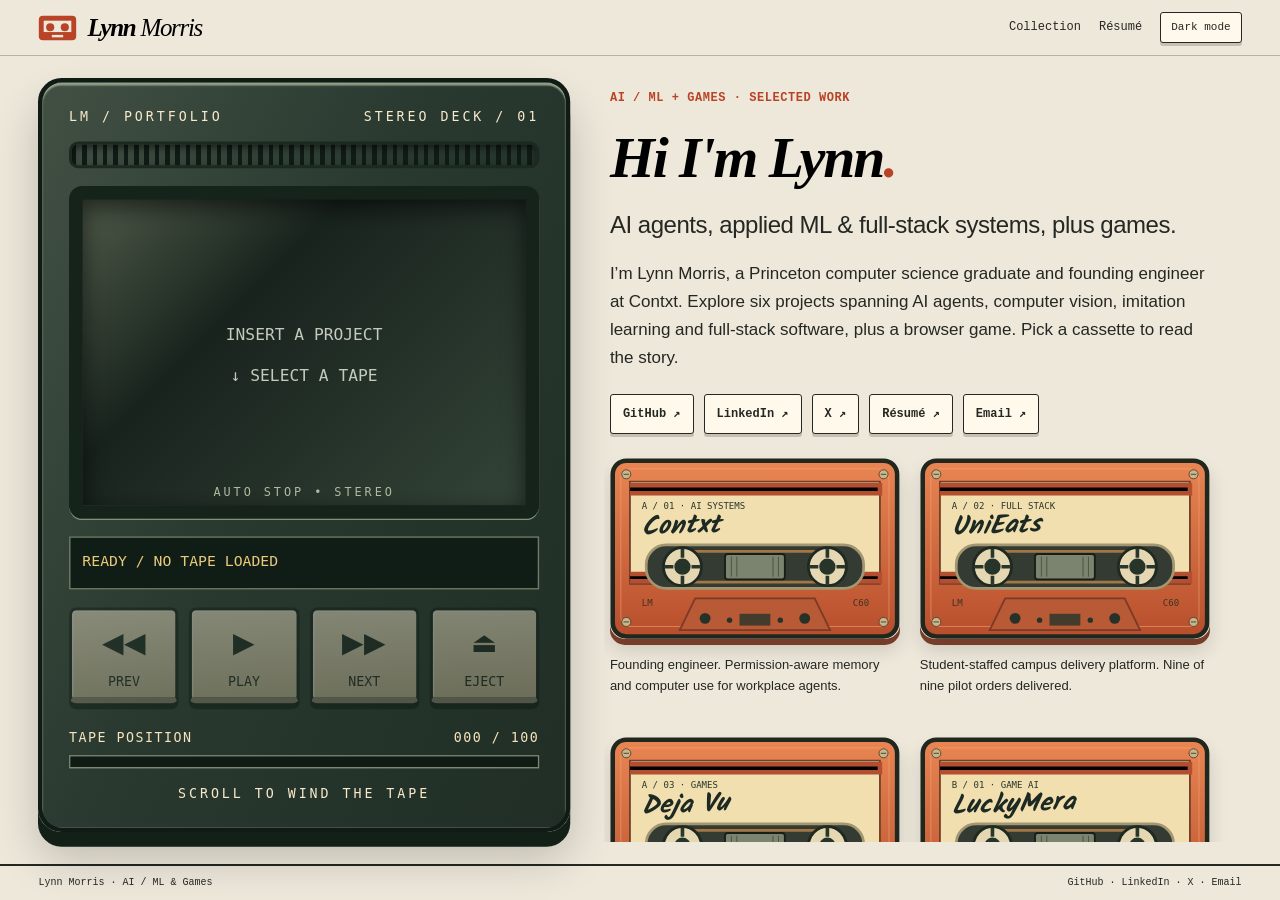
==== commit dfe05165: "Version CSS/JS links and use one handwriting font for cassette labels - tools/version-assets.mjs sta" ====
--- a/index.html
+++ b/index.html
@@ -1 +1 @@
-<!doctype html><html lang="en"><meta charset="utf-8"><meta name="viewport" content="width=device-width,initial-scale=1"><title>Lynn Morris · Tape collection</title><meta name="description" content="Lynn Morris is a founding engineer at Contxt and a Princeton computer science graduate. Case studies in AI agents, computer vision, imitation learning, full-stack software and a browser game."><link rel="canonical" href="https://lm7452.github.io/"><meta property="og:type" content="website"><meta property="og:url" content="https://lm7452.github.io/"><meta property="og:site_name" content="Lynn Morris"><meta property="og:title" content="Lynn Morris · AI / ML & Games"><meta property="og:description" content="Founding engineer at Contxt. Six projects across AI agents, computer vision, imitation learning, full-stack software and a browser game."><meta property="og:image" content="https://lm7452.github.io/assets/og-image.png"><meta property="og:image:width" content="1200"><meta property="og:image:height" content="630"><meta property="og:image:alt" content="Lynn Morris's portfolio: a cassette deck beside a shelf of project tapes."><meta name="twitter:card" content="summary_large_image"><meta name="twitter:creator" content="@Lynnmorris925"><meta name="theme-color" content="#eee8db" media="(prefers-color-scheme: light)"><meta name="theme-color" content="#202621" media="(prefers-color-scheme: dark)"><link rel="icon" href="assets/favicon.svg" type="image/svg+xml"><link rel="apple-touch-icon" href="assets/apple-touch-icon.png"><script>(function(){var t;try{t=localStorage.getItem('cassette-theme')}catch(e){}document.documentElement.dataset.theme=t||(matchMedia('(prefers-color-scheme: dark)').matches?'dark':'light')})()</script><link rel="stylesheet" href="style.css"><link rel="stylesheet" href="player.css"><script defer src="theme.js"></script><script defer src="projects.js"></script><script defer src="player.js"></script><body><a class="skip" href="#content">Skip to content</a><header><a class="brand" href="#collection"><svg class="brand-icon" viewBox="0 0 48 32" aria-hidden="true"><rect x="1" y="1" width="46" height="30" rx="5" fill="currentColor"/><path d="M7 7h34v14H7z" fill="var(--bg)"/><circle cx="15" cy="15" r="5" fill="currentColor"/><circle cx="33" cy="15" r="5" fill="currentColor"/><path d="M17 26h14" stroke="var(--bg)" stroke-width="3"/></svg><span>Lynn <em>Morris</em></span></a><nav aria-label="Main"><a href="#collection">Collection</a><a href="assets/lynn-morris-resume.pdf" target="_blank" rel="noopener">Résumé</a><button id="theme">Dark mode</button></nav></header><main id="main"><div class="deck-layout"><div class="player-slot"><section class="deck" aria-label="Project cassette player"><div class="deck-top"><span>LM / PORTFOLIO</span><span>STEREO DECK / 01</span></div><div class="speaker" aria-hidden="true"></div><div class="bay"><div id="loaded" class="loaded"><span class="empty">INSERT A PROJECT<br>↓ SELECT A TAPE</span></div></div><p id="status" class="display" role="status">READY / NO TAPE LOADED</p><div class="keys"><button id="prev" aria-label="Previous project" disabled>◀◀<small>PREV</small></button><button id="play" disabled>▶<small>PLAY</small></button><button id="next" aria-label="Next project" disabled>▶▶<small>NEXT</small></button><button id="eject" disabled>⏏<small>EJECT</small></button></div><div class="tape-position"><label for="position">TAPE POSITION <output id="position-value">000 / 100</output></label><progress id="position" max="100" value="0">0%</progress></div><p class="deck-note">SCROLL TO WIND THE TAPE</p></section></div><div id="content" tabindex="0" role="region" aria-label="Cassette collection and project details"></div></div></main><footer><span>Lynn Morris · AI / ML & Games</span><span class="footer-links"><a href="https://github.com/Lm7452" target="_blank" rel="noopener">GitHub</a> · <a href="https://www.linkedin.com/in/lynnmorris925/" target="_blank" rel="noopener">LinkedIn</a> · <a href="https://x.com/Lynnmorris925" target="_blank" rel="noopener">X</a> · <a href="mailto:lmorris92504@gmail.com" target="_blank" rel="noopener">Email</a></span></footer></body></html>
+<!doctype html><html lang="en"><meta charset="utf-8"><meta name="viewport" content="width=device-width,initial-scale=1"><title>Lynn Morris · Tape collection</title><meta name="description" content="Lynn Morris is a founding engineer at Contxt and a Princeton computer science graduate. Case studies in AI agents, computer vision, imitation learning, full-stack software and a browser game."><link rel="canonical" href="https://lm7452.github.io/"><meta property="og:type" content="website"><meta property="og:url" content="https://lm7452.github.io/"><meta property="og:site_name" content="Lynn Morris"><meta property="og:title" content="Lynn Morris · AI / ML & Games"><meta property="og:description" content="Founding engineer at Contxt. Six projects across AI agents, computer vision, imitation learning, full-stack software and a browser game."><meta property="og:image" content="https://lm7452.github.io/assets/og-image.png"><meta property="og:image:width" content="1200"><meta property="og:image:height" content="630"><meta property="og:image:alt" content="Lynn Morris's portfolio: a cassette deck beside a shelf of project tapes."><meta name="twitter:card" content="summary_large_image"><meta name="twitter:creator" content="@Lynnmorris925"><meta name="theme-color" content="#eee8db" media="(prefers-color-scheme: light)"><meta name="theme-color" content="#202621" media="(prefers-color-scheme: dark)"><link rel="icon" href="assets/favicon.svg" type="image/svg+xml"><link rel="apple-touch-icon" href="assets/apple-touch-icon.png"><script>(function(){var t;try{t=localStorage.getItem('cassette-theme')}catch(e){}document.documentElement.dataset.theme=t||(matchMedia('(prefers-color-scheme: dark)').matches?'dark':'light')})()</script><link rel="preload" href="assets/fonts/kalam-700-latin.woff2" as="font" type="font/woff2" crossorigin><link rel="stylesheet" href="style.css?v=38e26c11"><link rel="stylesheet" href="player.css?v=dcef32e2"><script defer src="theme.js?v=d630f1e6"></script><script defer src="projects.js?v=82e04541"></script><script defer src="player.js?v=cfc456c7"></script><body><a class="skip" href="#content">Skip to content</a><header><a class="brand" href="#collection"><svg class="brand-icon" viewBox="0 0 48 32" aria-hidden="true"><rect x="1" y="1" width="46" height="30" rx="5" fill="currentColor"/><path d="M7 7h34v14H7z" fill="var(--bg)"/><circle cx="15" cy="15" r="5" fill="currentColor"/><circle cx="33" cy="15" r="5" fill="currentColor"/><path d="M17 26h14" stroke="var(--bg)" stroke-width="3"/></svg><span>Lynn <em>Morris</em></span></a><nav aria-label="Main"><a href="#collection">Collection</a><a href="assets/lynn-morris-resume.pdf" target="_blank" rel="noopener">Résumé</a><button id="theme">Dark mode</button></nav></header><main id="main"><div class="deck-layout"><div class="player-slot"><section class="deck" aria-label="Project cassette player"><div class="deck-top"><span>LM / PORTFOLIO</span><span>STEREO DECK / 01</span></div><div class="speaker" aria-hidden="true"></div><div class="bay"><div id="loaded" class="loaded"><span class="empty">INSERT A PROJECT<br>↓ SELECT A TAPE</span></div></div><p id="status" class="display" role="status">READY / NO TAPE LOADED</p><div class="keys"><button id="prev" aria-label="Previous project" disabled>◀◀<small>PREV</small></button><button id="play" disabled>▶<small>PLAY</small></button><button id="next" aria-label="Next project" disabled>▶▶<small>NEXT</small></button><button id="eject" disabled>⏏<small>EJECT</small></button></div><div class="tape-position"><label for="position">TAPE POSITION <output id="position-value">000 / 100</output></label><progress id="position" max="100" value="0">0%</progress></div><p class="deck-note">SCROLL TO WIND THE TAPE</p></section></div><div id="content" tabindex="0" role="region" aria-label="Cassette collection and project details"></div></div></main><footer><span>Lynn Morris · AI / ML & Games</span><span class="footer-links"><a href="https://github.com/Lm7452" target="_blank" rel="noopener">GitHub</a> · <a href="https://www.linkedin.com/in/lynnmorris925/" target="_blank" rel="noopener">LinkedIn</a> · <a href="https://x.com/Lynnmorris925" target="_blank" rel="noopener">X</a> · <a href="mailto:lmorris92504@gmail.com" target="_blank" rel="noopener">Email</a></span></footer></body></html>
--- a/player.css
+++ b/player.css
@@ -1,4 +1,4 @@
-.deck-layout{display:grid;grid-template-columns:minmax(300px,420px) minmax(0,1fr);gap:52px;align-items:start;padding-top:40px}.deck{position:sticky;top:24px;background:#26352e;color:#f8e9cb;border:3px solid #101b16;border-radius:22px;padding:22px;box-shadow:0 12px 0 #122018,0 20px 30px #0003}.deck-top,.deck-note{font:11px monospace;letter-spacing:2px;display:flex;justify-content:space-between}.speaker{height:40px;margin:22px 0;background:repeating-linear-gradient(0deg,#111b16 0 3px,transparent 3px 7px);border-radius:6px}.bay{height:180px;background:#101b16;border:8px solid #17241c;border-radius:12px;overflow:hidden;display:grid;place-items:center;perspective:600px}.loaded{width:94%;text-align:center}.empty{font:14px monospace;color:#c4cbbd;line-height:2}.tape{display:block;width:100%;border:3px solid #1c2721;border-radius:14px;background:#cb633a;color:#17231b;padding:18px;text-align:left;box-shadow:0 7px 0 #843d22;position:relative;cursor:pointer;text-decoration:none}.tape:before,.tape:after{content:'⊕';position:absolute;font:14px monospace;top:5px}.tape:before{left:7px}.tape:after{right:7px}.tape-label{background:#f5e5bd;border:1px solid #c6b991;padding:8px 14px;transform:rotate(-1deg);color:#16251c}.marker{font-family:'Segoe Print','Bradley Hand','Comic Sans MS',cursive;font-style:italic;font-weight:900;font-size:30px;letter-spacing:-1px;display:block}.tape-meta{font:10px monospace;letter-spacing:1px}.spools{display:flex;align-items:center;justify-content:space-between;margin-top:9px;background:#23362b;border-radius:18px;padding:4px 12px;color:#f5e5bd;font:28px monospace;height:34px}.spools:before,.spools:after{content:'✣'}.spools span{height:2px;flex:1;background:#a38f69;margin:0 16px}.loaded .tape{padding:12px;box-shadow:none;cursor:default}.loaded .marker{font-size:23px}.display{background:#101c16;color:#e9ca7a;border:1px solid #6d7963;padding:12px;font:12px monospace;min-height:48px;line-height:1.6}.keys{display:grid;grid-template-columns:repeat(4,1fr);gap:7px}.keys button{border:2px solid #111c16;background:#eadbbc;color:#17241c;border-radius:5px;box-shadow:0 5px 0 #101b16;padding:10px 2px;font-size:23px;min-height:62px}.keys small{display:block;font:9px monospace;margin-top:5px}.keys button:active{transform:translateY(3px);box-shadow:0 2px 0 #101b16}.keys button:disabled{opacity:.45;cursor:default}.deck-note{justify-content:center;margin:22px 0 0;font-size:10px}.collection-intro h1{font-size:clamp(36px,5vw,62px);line-height:1}.collection-intro{margin-bottom:34px}.shelf{display:grid;gap:26px}.tape-caption{margin:10px 0 0;font-size:14px}.case-title{padding-top:0}.case-title h1{font-size:clamp(38px,5vw,64px)}.story{grid-template-columns:1fr;gap:10px}.meta{grid-template-columns:1fr;gap:12px}.diagram{flex-wrap:wrap}.inserting{animation:insertTape .48s ease-in both}@keyframes insertTape{0%{transform:translateY(150px) rotate(-8deg) scale(1.15);opacity:.2}55%{transform:translateY(-10px) rotate(0);opacity:1}100%{transform:translateY(0) scale(1)}}:focus-visible{outline:3px solid #db693c;outline-offset:5px}#content:focus{outline:none}.busy .keys{pointer-events:none}@media(max-width:800px){.deck-layout{grid-template-columns:1fr;gap:36px;padding-top:20px}.deck{position:relative;top:0;width:100%;max-width:430px;margin:auto}header{flex-wrap:wrap}.bay{height:160px}.deck-layout #content{min-width:0}.collection-intro h1{font-size:40px}.deck-top{letter-spacing:1px}.story{padding:25px 0}.case-title{padding-bottom:12px}}@media(prefers-reduced-motion:reduce){*,*:before,*:after{animation:none!important;transition:none!important;scroll-behavior:auto!important}}
+.deck-layout{display:grid;grid-template-columns:minmax(300px,420px) minmax(0,1fr);gap:52px;align-items:start;padding-top:40px}.deck{position:sticky;top:24px;background:#26352e;color:#f8e9cb;border:3px solid #101b16;border-radius:22px;padding:22px;box-shadow:0 12px 0 #122018,0 20px 30px #0003}.deck-top,.deck-note{font:11px monospace;letter-spacing:2px;display:flex;justify-content:space-between}.speaker{height:40px;margin:22px 0;background:repeating-linear-gradient(0deg,#111b16 0 3px,transparent 3px 7px);border-radius:6px}.bay{height:180px;background:#101b16;border:8px solid #17241c;border-radius:12px;overflow:hidden;display:grid;place-items:center;perspective:600px}.loaded{width:94%;text-align:center}.empty{font:14px monospace;color:#c4cbbd;line-height:2}.tape{display:block;width:100%;border:3px solid #1c2721;border-radius:14px;background:#cb633a;color:#17231b;padding:18px;text-align:left;box-shadow:0 7px 0 #843d22;position:relative;cursor:pointer;text-decoration:none}.tape:before,.tape:after{content:'⊕';position:absolute;font:14px monospace;top:5px}.tape:before{left:7px}.tape:after{right:7px}.tape-label{background:#f5e5bd;border:1px solid #c6b991;padding:8px 14px;transform:rotate(-1deg);color:#16251c}.marker{font-family:'Tape Hand','Segoe Print','Bradley Hand','Comic Sans MS',cursive;font-style:italic;font-weight:900;font-size:30px;letter-spacing:-1px;display:block}.tape-meta{font:10px monospace;letter-spacing:1px}.spools{display:flex;align-items:center;justify-content:space-between;margin-top:9px;background:#23362b;border-radius:18px;padding:4px 12px;color:#f5e5bd;font:28px monospace;height:34px}.spools:before,.spools:after{content:'✣'}.spools span{height:2px;flex:1;background:#a38f69;margin:0 16px}.loaded .tape{padding:12px;box-shadow:none;cursor:default}.loaded .marker{font-size:23px}.display{background:#101c16;color:#e9ca7a;border:1px solid #6d7963;padding:12px;font:12px monospace;min-height:48px;line-height:1.6}.keys{display:grid;grid-template-columns:repeat(4,1fr);gap:7px}.keys button{border:2px solid #111c16;background:#eadbbc;color:#17241c;border-radius:5px;box-shadow:0 5px 0 #101b16;padding:10px 2px;font-size:23px;min-height:62px}.keys small{display:block;font:9px monospace;margin-top:5px}.keys button:active{transform:translateY(3px);box-shadow:0 2px 0 #101b16}.keys button:disabled{opacity:.45;cursor:default}.deck-note{justify-content:center;margin:22px 0 0;font-size:10px}.collection-intro h1{font-size:clamp(36px,5vw,62px);line-height:1}.collection-intro{margin-bottom:34px}.shelf{display:grid;gap:26px}.tape-caption{margin:10px 0 0;font-size:14px}.case-title{padding-top:0}.case-title h1{font-size:clamp(38px,5vw,64px)}.story{grid-template-columns:1fr;gap:10px}.meta{grid-template-columns:1fr;gap:12px}.diagram{flex-wrap:wrap}.inserting{animation:insertTape .48s ease-in both}@keyframes insertTape{0%{transform:translateY(150px) rotate(-8deg) scale(1.15);opacity:.2}55%{transform:translateY(-10px) rotate(0);opacity:1}100%{transform:translateY(0) scale(1)}}:focus-visible{outline:3px solid #db693c;outline-offset:5px}#content:focus{outline:none}.busy .keys{pointer-events:none}@media(max-width:800px){.deck-layout{grid-template-columns:1fr;gap:36px;padding-top:20px}.deck{position:relative;top:0;width:100%;max-width:430px;margin:auto}header{flex-wrap:wrap}.bay{height:160px}.deck-layout #content{min-width:0}.collection-intro h1{font-size:40px}.deck-top{letter-spacing:1px}.story{padding:25px 0}.case-title{padding-bottom:12px}}@media(prefers-reduced-motion:reduce){*,*:before,*:after{animation:none!important;transition:none!important;scroll-behavior:auto!important}}
 @media(max-width:800px){.deck{padding:14px;border-radius:16px}.speaker{height:12px;margin:10px 0}.bay{height:112px;border-width:4px}.loaded .tape{padding:4px}.loaded .tape-label{padding:4px 12px}.loaded .marker{font-size:20px}.loaded .spools{height:20px;font-size:20px;margin-top:3px}.display{min-height:34px;padding:7px;margin:10px 0}.keys button{min-height:44px;padding:5px 2px;font-size:18px}.deck-note{margin-top:12px;font-size:9px}}
 
 /* Shell proportions and deck detailing, revision 2. */
@@ -105,3 +105,9 @@
 footer a{text-decoration:none}
 footer a:hover{text-decoration:underline}
 @media(max-width:800px){footer span.footer-links{max-width:none;text-align:right}}
+
+/* Phones: the brand already links to the collection, so the nav keeps to one row. */
+@media(max-width:480px){nav a[href="#collection"]{display:none}nav{flex-wrap:nowrap}}
+
+/* Cassette labels use one handwriting face everywhere instead of whatever cursive the device has. */
+@font-face{font-family:'Tape Hand';src:url(assets/fonts/kalam-700-latin.woff2) format('woff2');font-weight:400 900;font-display:swap}
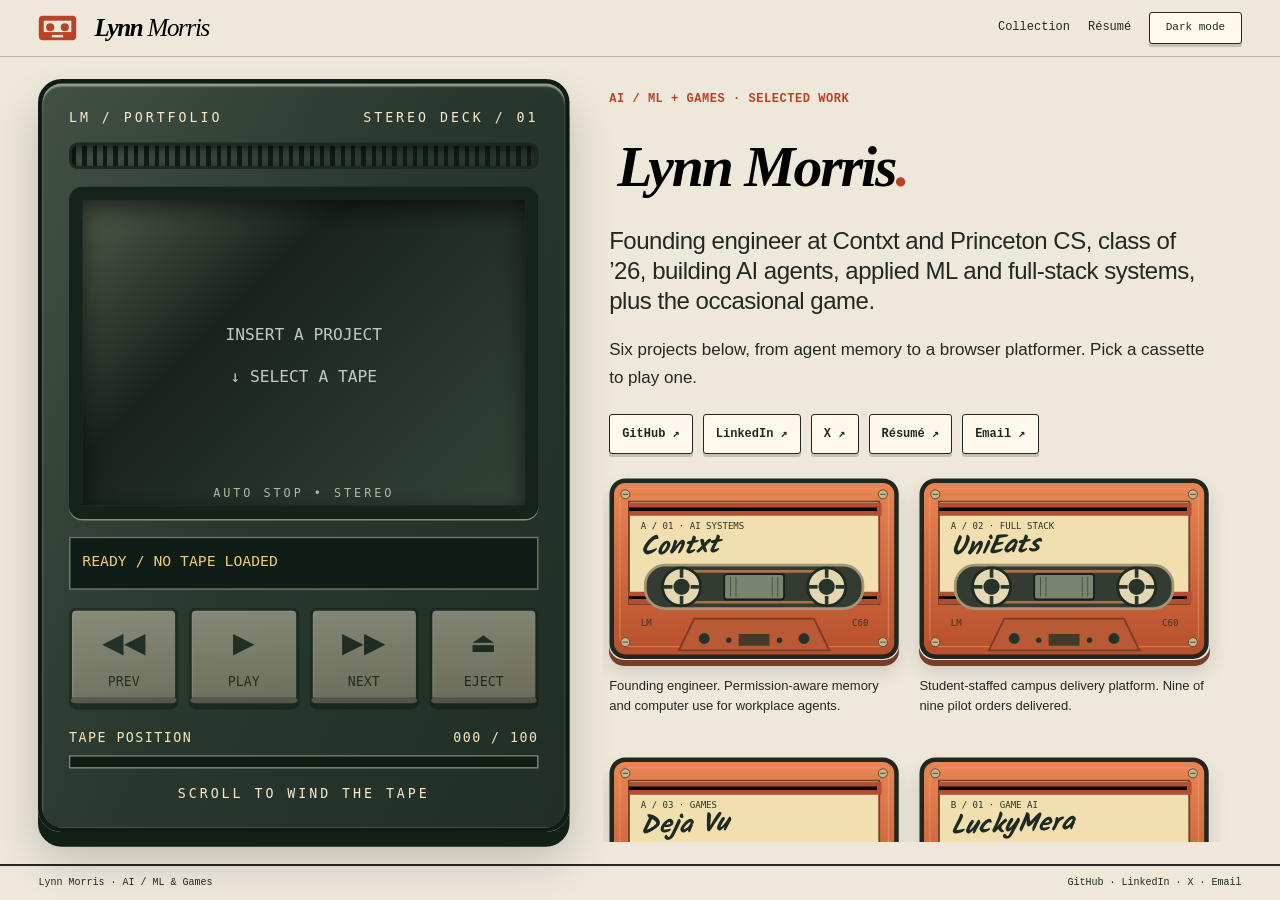
==== commit cdb22b9f: "Rework the intro and stop the theme toggle from shifting the layout - Headline is the name; the tagl" ====
--- a/index.html
+++ b/index.html
@@ -1 +1 @@
-<!doctype html><html lang="en"><meta charset="utf-8"><meta name="viewport" content="width=device-width,initial-scale=1"><title>Lynn Morris · Tape collection</title><meta name="description" content="Lynn Morris is a founding engineer at Contxt and a Princeton computer science graduate. Case studies in AI agents, computer vision, imitation learning, full-stack software and a browser game."><link rel="canonical" href="https://lm7452.github.io/"><meta property="og:type" content="website"><meta property="og:url" content="https://lm7452.github.io/"><meta property="og:site_name" content="Lynn Morris"><meta property="og:title" content="Lynn Morris · AI / ML & Games"><meta property="og:description" content="Founding engineer at Contxt. Six projects across AI agents, computer vision, imitation learning, full-stack software and a browser game."><meta property="og:image" content="https://lm7452.github.io/assets/og-image.png"><meta property="og:image:width" content="1200"><meta property="og:image:height" content="630"><meta property="og:image:alt" content="Lynn Morris's portfolio: a cassette deck beside a shelf of project tapes."><meta name="twitter:card" content="summary_large_image"><meta name="twitter:creator" content="@Lynnmorris925"><meta name="theme-color" content="#eee8db" media="(prefers-color-scheme: light)"><meta name="theme-color" content="#202621" media="(prefers-color-scheme: dark)"><link rel="icon" href="assets/favicon.svg" type="image/svg+xml"><link rel="apple-touch-icon" href="assets/apple-touch-icon.png"><script>(function(){var t;try{t=localStorage.getItem('cassette-theme')}catch(e){}document.documentElement.dataset.theme=t||(matchMedia('(prefers-color-scheme: dark)').matches?'dark':'light')})()</script><link rel="preload" href="assets/fonts/kalam-700-latin.woff2" as="font" type="font/woff2" crossorigin><link rel="stylesheet" href="style.css?v=38e26c11"><link rel="stylesheet" href="player.css?v=dcef32e2"><script defer src="theme.js?v=d630f1e6"></script><script defer src="projects.js?v=82e04541"></script><script defer src="player.js?v=cfc456c7"></script><body><a class="skip" href="#content">Skip to content</a><header><a class="brand" href="#collection"><svg class="brand-icon" viewBox="0 0 48 32" aria-hidden="true"><rect x="1" y="1" width="46" height="30" rx="5" fill="currentColor"/><path d="M7 7h34v14H7z" fill="var(--bg)"/><circle cx="15" cy="15" r="5" fill="currentColor"/><circle cx="33" cy="15" r="5" fill="currentColor"/><path d="M17 26h14" stroke="var(--bg)" stroke-width="3"/></svg><span>Lynn <em>Morris</em></span></a><nav aria-label="Main"><a href="#collection">Collection</a><a href="assets/lynn-morris-resume.pdf" target="_blank" rel="noopener">Résumé</a><button id="theme">Dark mode</button></nav></header><main id="main"><div class="deck-layout"><div class="player-slot"><section class="deck" aria-label="Project cassette player"><div class="deck-top"><span>LM / PORTFOLIO</span><span>STEREO DECK / 01</span></div><div class="speaker" aria-hidden="true"></div><div class="bay"><div id="loaded" class="loaded"><span class="empty">INSERT A PROJECT<br>↓ SELECT A TAPE</span></div></div><p id="status" class="display" role="status">READY / NO TAPE LOADED</p><div class="keys"><button id="prev" aria-label="Previous project" disabled>◀◀<small>PREV</small></button><button id="play" disabled>▶<small>PLAY</small></button><button id="next" aria-label="Next project" disabled>▶▶<small>NEXT</small></button><button id="eject" disabled>⏏<small>EJECT</small></button></div><div class="tape-position"><label for="position">TAPE POSITION <output id="position-value">000 / 100</output></label><progress id="position" max="100" value="0">0%</progress></div><p class="deck-note">SCROLL TO WIND THE TAPE</p></section></div><div id="content" tabindex="0" role="region" aria-label="Cassette collection and project details"></div></div></main><footer><span>Lynn Morris · AI / ML & Games</span><span class="footer-links"><a href="https://github.com/Lm7452" target="_blank" rel="noopener">GitHub</a> · <a href="https://www.linkedin.com/in/lynnmorris925/" target="_blank" rel="noopener">LinkedIn</a> · <a href="https://x.com/Lynnmorris925" target="_blank" rel="noopener">X</a> · <a href="mailto:lmorris92504@gmail.com" target="_blank" rel="noopener">Email</a></span></footer></body></html>
+<!doctype html><html lang="en"><meta charset="utf-8"><meta name="viewport" content="width=device-width,initial-scale=1"><title>Lynn Morris · Tape collection</title><meta name="description" content="Lynn Morris is a founding engineer at Contxt and a Princeton computer science graduate. Case studies in AI agents, computer vision, imitation learning, full-stack software and a browser game."><link rel="canonical" href="https://lm7452.github.io/"><meta property="og:type" content="website"><meta property="og:url" content="https://lm7452.github.io/"><meta property="og:site_name" content="Lynn Morris"><meta property="og:title" content="Lynn Morris · AI / ML & Games"><meta property="og:description" content="Founding engineer at Contxt. Six projects across AI agents, computer vision, imitation learning, full-stack software and a browser game."><meta property="og:image" content="https://lm7452.github.io/assets/og-image.png"><meta property="og:image:width" content="1200"><meta property="og:image:height" content="630"><meta property="og:image:alt" content="Lynn Morris's portfolio: a cassette deck beside a shelf of project tapes."><meta name="twitter:card" content="summary_large_image"><meta name="twitter:creator" content="@Lynnmorris925"><meta name="theme-color" content="#eee8db" media="(prefers-color-scheme: light)"><meta name="theme-color" content="#202621" media="(prefers-color-scheme: dark)"><link rel="icon" href="assets/favicon.svg" type="image/svg+xml"><link rel="apple-touch-icon" href="assets/apple-touch-icon.png"><script>(function(){var t;try{t=localStorage.getItem('cassette-theme')}catch(e){}document.documentElement.dataset.theme=t||(matchMedia('(prefers-color-scheme: dark)').matches?'dark':'light')})()</script><link rel="preload" href="assets/fonts/kalam-700-latin.woff2" as="font" type="font/woff2" crossorigin><link rel="stylesheet" href="style.css?v=38e26c11"><link rel="stylesheet" href="player.css?v=1408e0f5"><script defer src="theme.js?v=d630f1e6"></script><script defer src="projects.js?v=82e04541"></script><script defer src="player.js?v=aa607d9c"></script><body><a class="skip" href="#content">Skip to content</a><header><a class="brand" href="#collection"><svg class="brand-icon" viewBox="0 0 48 32" aria-hidden="true"><rect x="1" y="1" width="46" height="30" rx="5" fill="currentColor"/><path d="M7 7h34v14H7z" fill="var(--bg)"/><circle cx="15" cy="15" r="5" fill="currentColor"/><circle cx="33" cy="15" r="5" fill="currentColor"/><path d="M17 26h14" stroke="var(--bg)" stroke-width="3"/></svg><span>Lynn <em>Morris</em></span></a><nav aria-label="Main"><a href="#collection">Collection</a><a href="assets/lynn-morris-resume.pdf" target="_blank" rel="noopener">Résumé</a><button id="theme">Dark mode</button></nav></header><main id="main"><div class="deck-layout"><div class="player-slot"><section class="deck" aria-label="Project cassette player"><div class="deck-top"><span>LM / PORTFOLIO</span><span>STEREO DECK / 01</span></div><div class="speaker" aria-hidden="true"></div><div class="bay"><div id="loaded" class="loaded"><span class="empty">INSERT A PROJECT<br>↓ SELECT A TAPE</span></div></div><p id="status" class="display" role="status">READY / NO TAPE LOADED</p><div class="keys"><button id="prev" aria-label="Previous project" disabled>◀◀<small>PREV</small></button><button id="play" disabled>▶<small>PLAY</small></button><button id="next" aria-label="Next project" disabled>▶▶<small>NEXT</small></button><button id="eject" disabled>⏏<small>EJECT</small></button></div><div class="tape-position"><label for="position">TAPE POSITION <output id="position-value">000 / 100</output></label><progress id="position" max="100" value="0">0%</progress></div><p class="deck-note">SCROLL TO WIND THE TAPE</p></section></div><div id="content" tabindex="0" role="region" aria-label="Cassette collection and project details"></div></div></main><footer><span>Lynn Morris · AI / ML & Games</span><span class="footer-links"><a href="https://github.com/Lm7452" target="_blank" rel="noopener">GitHub</a> · <a href="https://www.linkedin.com/in/lynnmorris925/" target="_blank" rel="noopener">LinkedIn</a> · <a href="https://x.com/Lynnmorris925" target="_blank" rel="noopener">X</a> · <a href="mailto:lmorris92504@gmail.com" target="_blank" rel="noopener">Email</a></span></footer></body></html>
--- a/player.css
+++ b/player.css
@@ -111,3 +111,8 @@
 
 /* Cassette labels use one handwriting face everywhere instead of whatever cursive the device has. */
 @font-face{font-family:'Tape Hand';src:url(assets/fonts/kalam-700-latin.woff2) format('woff2');font-weight:400 900;font-display:swap}
+
+/* Both themes share one box model; dark mode only fills in the plate, so toggling never moves anything. */
+.brand span{border-radius:4px;padding:4px 7px}
+.collection-intro h1{border-radius:5px;padding:8px;width:fit-content}
+#theme{min-width:14ch;text-align:center}
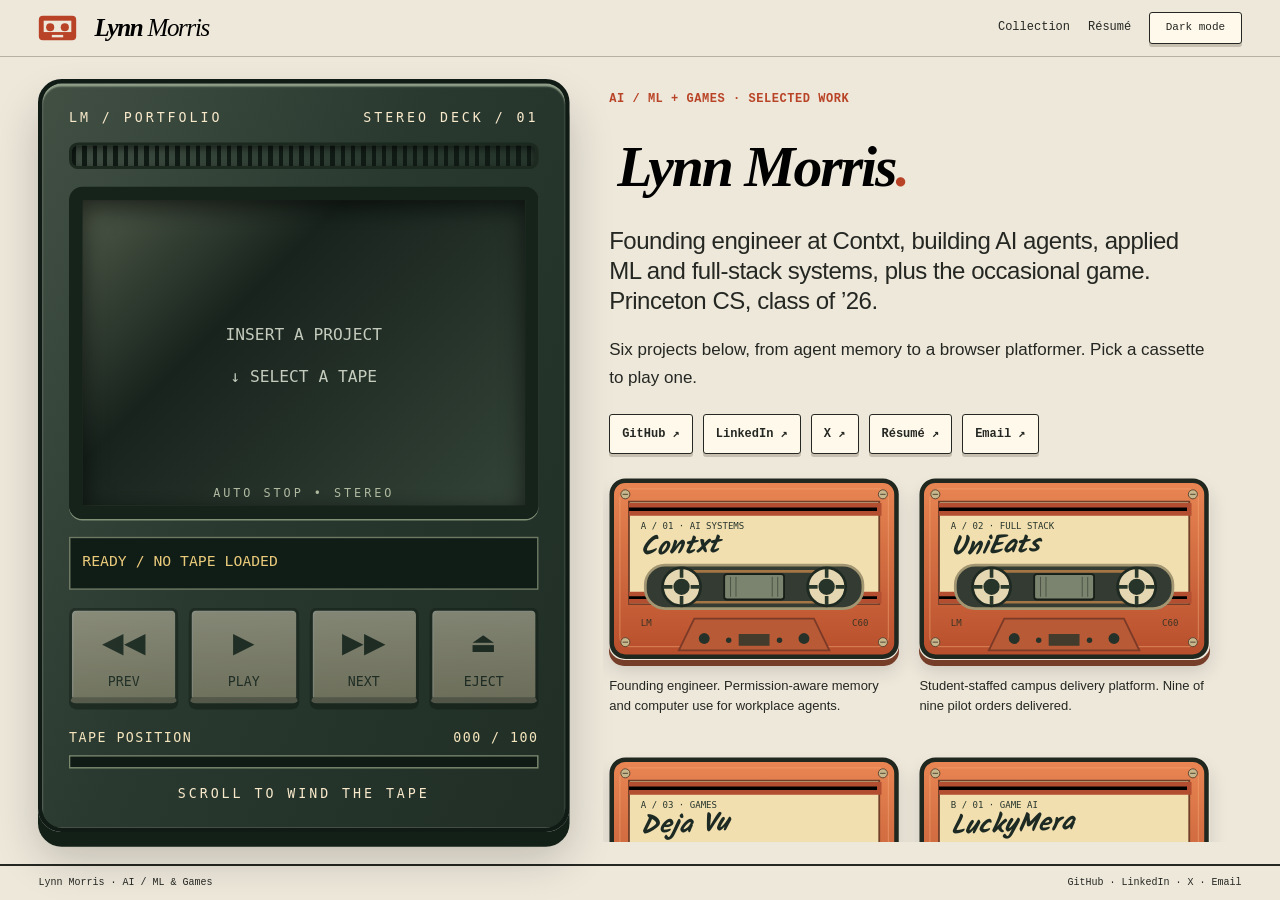
==== commit 942bf6fe: "Move Princeton CS '26 to the end of the tagline Co-Authored-By: Claude Opus 5.5 <noreply@anthropic.c" ====
--- a/index.html
+++ b/index.html
@@ -1 +1 @@
-<!doctype html><html lang="en"><meta charset="utf-8"><meta name="viewport" content="width=device-width,initial-scale=1"><title>Lynn Morris · Tape collection</title><meta name="description" content="Lynn Morris is a founding engineer at Contxt and a Princeton computer science graduate. Case studies in AI agents, computer vision, imitation learning, full-stack software and a browser game."><link rel="canonical" href="https://lm7452.github.io/"><meta property="og:type" content="website"><meta property="og:url" content="https://lm7452.github.io/"><meta property="og:site_name" content="Lynn Morris"><meta property="og:title" content="Lynn Morris · AI / ML & Games"><meta property="og:description" content="Founding engineer at Contxt. Six projects across AI agents, computer vision, imitation learning, full-stack software and a browser game."><meta property="og:image" content="https://lm7452.github.io/assets/og-image.png"><meta property="og:image:width" content="1200"><meta property="og:image:height" content="630"><meta property="og:image:alt" content="Lynn Morris's portfolio: a cassette deck beside a shelf of project tapes."><meta name="twitter:card" content="summary_large_image"><meta name="twitter:creator" content="@Lynnmorris925"><meta name="theme-color" content="#eee8db" media="(prefers-color-scheme: light)"><meta name="theme-color" content="#202621" media="(prefers-color-scheme: dark)"><link rel="icon" href="assets/favicon.svg" type="image/svg+xml"><link rel="apple-touch-icon" href="assets/apple-touch-icon.png"><script>(function(){var t;try{t=localStorage.getItem('cassette-theme')}catch(e){}document.documentElement.dataset.theme=t||(matchMedia('(prefers-color-scheme: dark)').matches?'dark':'light')})()</script><link rel="preload" href="assets/fonts/kalam-700-latin.woff2" as="font" type="font/woff2" crossorigin><link rel="stylesheet" href="style.css?v=38e26c11"><link rel="stylesheet" href="player.css?v=1408e0f5"><script defer src="theme.js?v=d630f1e6"></script><script defer src="projects.js?v=82e04541"></script><script defer src="player.js?v=aa607d9c"></script><body><a class="skip" href="#content">Skip to content</a><header><a class="brand" href="#collection"><svg class="brand-icon" viewBox="0 0 48 32" aria-hidden="true"><rect x="1" y="1" width="46" height="30" rx="5" fill="currentColor"/><path d="M7 7h34v14H7z" fill="var(--bg)"/><circle cx="15" cy="15" r="5" fill="currentColor"/><circle cx="33" cy="15" r="5" fill="currentColor"/><path d="M17 26h14" stroke="var(--bg)" stroke-width="3"/></svg><span>Lynn <em>Morris</em></span></a><nav aria-label="Main"><a href="#collection">Collection</a><a href="assets/lynn-morris-resume.pdf" target="_blank" rel="noopener">Résumé</a><button id="theme">Dark mode</button></nav></header><main id="main"><div class="deck-layout"><div class="player-slot"><section class="deck" aria-label="Project cassette player"><div class="deck-top"><span>LM / PORTFOLIO</span><span>STEREO DECK / 01</span></div><div class="speaker" aria-hidden="true"></div><div class="bay"><div id="loaded" class="loaded"><span class="empty">INSERT A PROJECT<br>↓ SELECT A TAPE</span></div></div><p id="status" class="display" role="status">READY / NO TAPE LOADED</p><div class="keys"><button id="prev" aria-label="Previous project" disabled>◀◀<small>PREV</small></button><button id="play" disabled>▶<small>PLAY</small></button><button id="next" aria-label="Next project" disabled>▶▶<small>NEXT</small></button><button id="eject" disabled>⏏<small>EJECT</small></button></div><div class="tape-position"><label for="position">TAPE POSITION <output id="position-value">000 / 100</output></label><progress id="position" max="100" value="0">0%</progress></div><p class="deck-note">SCROLL TO WIND THE TAPE</p></section></div><div id="content" tabindex="0" role="region" aria-label="Cassette collection and project details"></div></div></main><footer><span>Lynn Morris · AI / ML & Games</span><span class="footer-links"><a href="https://github.com/Lm7452" target="_blank" rel="noopener">GitHub</a> · <a href="https://www.linkedin.com/in/lynnmorris925/" target="_blank" rel="noopener">LinkedIn</a> · <a href="https://x.com/Lynnmorris925" target="_blank" rel="noopener">X</a> · <a href="mailto:lmorris92504@gmail.com" target="_blank" rel="noopener">Email</a></span></footer></body></html>
+<!doctype html><html lang="en"><meta charset="utf-8"><meta name="viewport" content="width=device-width,initial-scale=1"><title>Lynn Morris · Tape collection</title><meta name="description" content="Lynn Morris is a founding engineer at Contxt and a Princeton computer science graduate. Case studies in AI agents, computer vision, imitation learning, full-stack software and a browser game."><link rel="canonical" href="https://lm7452.github.io/"><meta property="og:type" content="website"><meta property="og:url" content="https://lm7452.github.io/"><meta property="og:site_name" content="Lynn Morris"><meta property="og:title" content="Lynn Morris · AI / ML & Games"><meta property="og:description" content="Founding engineer at Contxt. Six projects across AI agents, computer vision, imitation learning, full-stack software and a browser game."><meta property="og:image" content="https://lm7452.github.io/assets/og-image.png"><meta property="og:image:width" content="1200"><meta property="og:image:height" content="630"><meta property="og:image:alt" content="Lynn Morris's portfolio: a cassette deck beside a shelf of project tapes."><meta name="twitter:card" content="summary_large_image"><meta name="twitter:creator" content="@Lynnmorris925"><meta name="theme-color" content="#eee8db" media="(prefers-color-scheme: light)"><meta name="theme-color" content="#202621" media="(prefers-color-scheme: dark)"><link rel="icon" href="assets/favicon.svg" type="image/svg+xml"><link rel="apple-touch-icon" href="assets/apple-touch-icon.png"><script>(function(){var t;try{t=localStorage.getItem('cassette-theme')}catch(e){}document.documentElement.dataset.theme=t||(matchMedia('(prefers-color-scheme: dark)').matches?'dark':'light')})()</script><link rel="preload" href="assets/fonts/kalam-700-latin.woff2" as="font" type="font/woff2" crossorigin><link rel="stylesheet" href="style.css?v=38e26c11"><link rel="stylesheet" href="player.css?v=1408e0f5"><script defer src="theme.js?v=d630f1e6"></script><script defer src="projects.js?v=82e04541"></script><script defer src="player.js?v=c1509559"></script><body><a class="skip" href="#content">Skip to content</a><header><a class="brand" href="#collection"><svg class="brand-icon" viewBox="0 0 48 32" aria-hidden="true"><rect x="1" y="1" width="46" height="30" rx="5" fill="currentColor"/><path d="M7 7h34v14H7z" fill="var(--bg)"/><circle cx="15" cy="15" r="5" fill="currentColor"/><circle cx="33" cy="15" r="5" fill="currentColor"/><path d="M17 26h14" stroke="var(--bg)" stroke-width="3"/></svg><span>Lynn <em>Morris</em></span></a><nav aria-label="Main"><a href="#collection">Collection</a><a href="assets/lynn-morris-resume.pdf" target="_blank" rel="noopener">Résumé</a><button id="theme">Dark mode</button></nav></header><main id="main"><div class="deck-layout"><div class="player-slot"><section class="deck" aria-label="Project cassette player"><div class="deck-top"><span>LM / PORTFOLIO</span><span>STEREO DECK / 01</span></div><div class="speaker" aria-hidden="true"></div><div class="bay"><div id="loaded" class="loaded"><span class="empty">INSERT A PROJECT<br>↓ SELECT A TAPE</span></div></div><p id="status" class="display" role="status">READY / NO TAPE LOADED</p><div class="keys"><button id="prev" aria-label="Previous project" disabled>◀◀<small>PREV</small></button><button id="play" disabled>▶<small>PLAY</small></button><button id="next" aria-label="Next project" disabled>▶▶<small>NEXT</small></button><button id="eject" disabled>⏏<small>EJECT</small></button></div><div class="tape-position"><label for="position">TAPE POSITION <output id="position-value">000 / 100</output></label><progress id="position" max="100" value="0">0%</progress></div><p class="deck-note">SCROLL TO WIND THE TAPE</p></section></div><div id="content" tabindex="0" role="region" aria-label="Cassette collection and project details"></div></div></main><footer><span>Lynn Morris · AI / ML & Games</span><span class="footer-links"><a href="https://github.com/Lm7452" target="_blank" rel="noopener">GitHub</a> · <a href="https://www.linkedin.com/in/lynnmorris925/" target="_blank" rel="noopener">LinkedIn</a> · <a href="https://x.com/Lynnmorris925" target="_blank" rel="noopener">X</a> · <a href="mailto:lmorris92504@gmail.com" target="_blank" rel="noopener">Email</a></span></footer></body></html>
